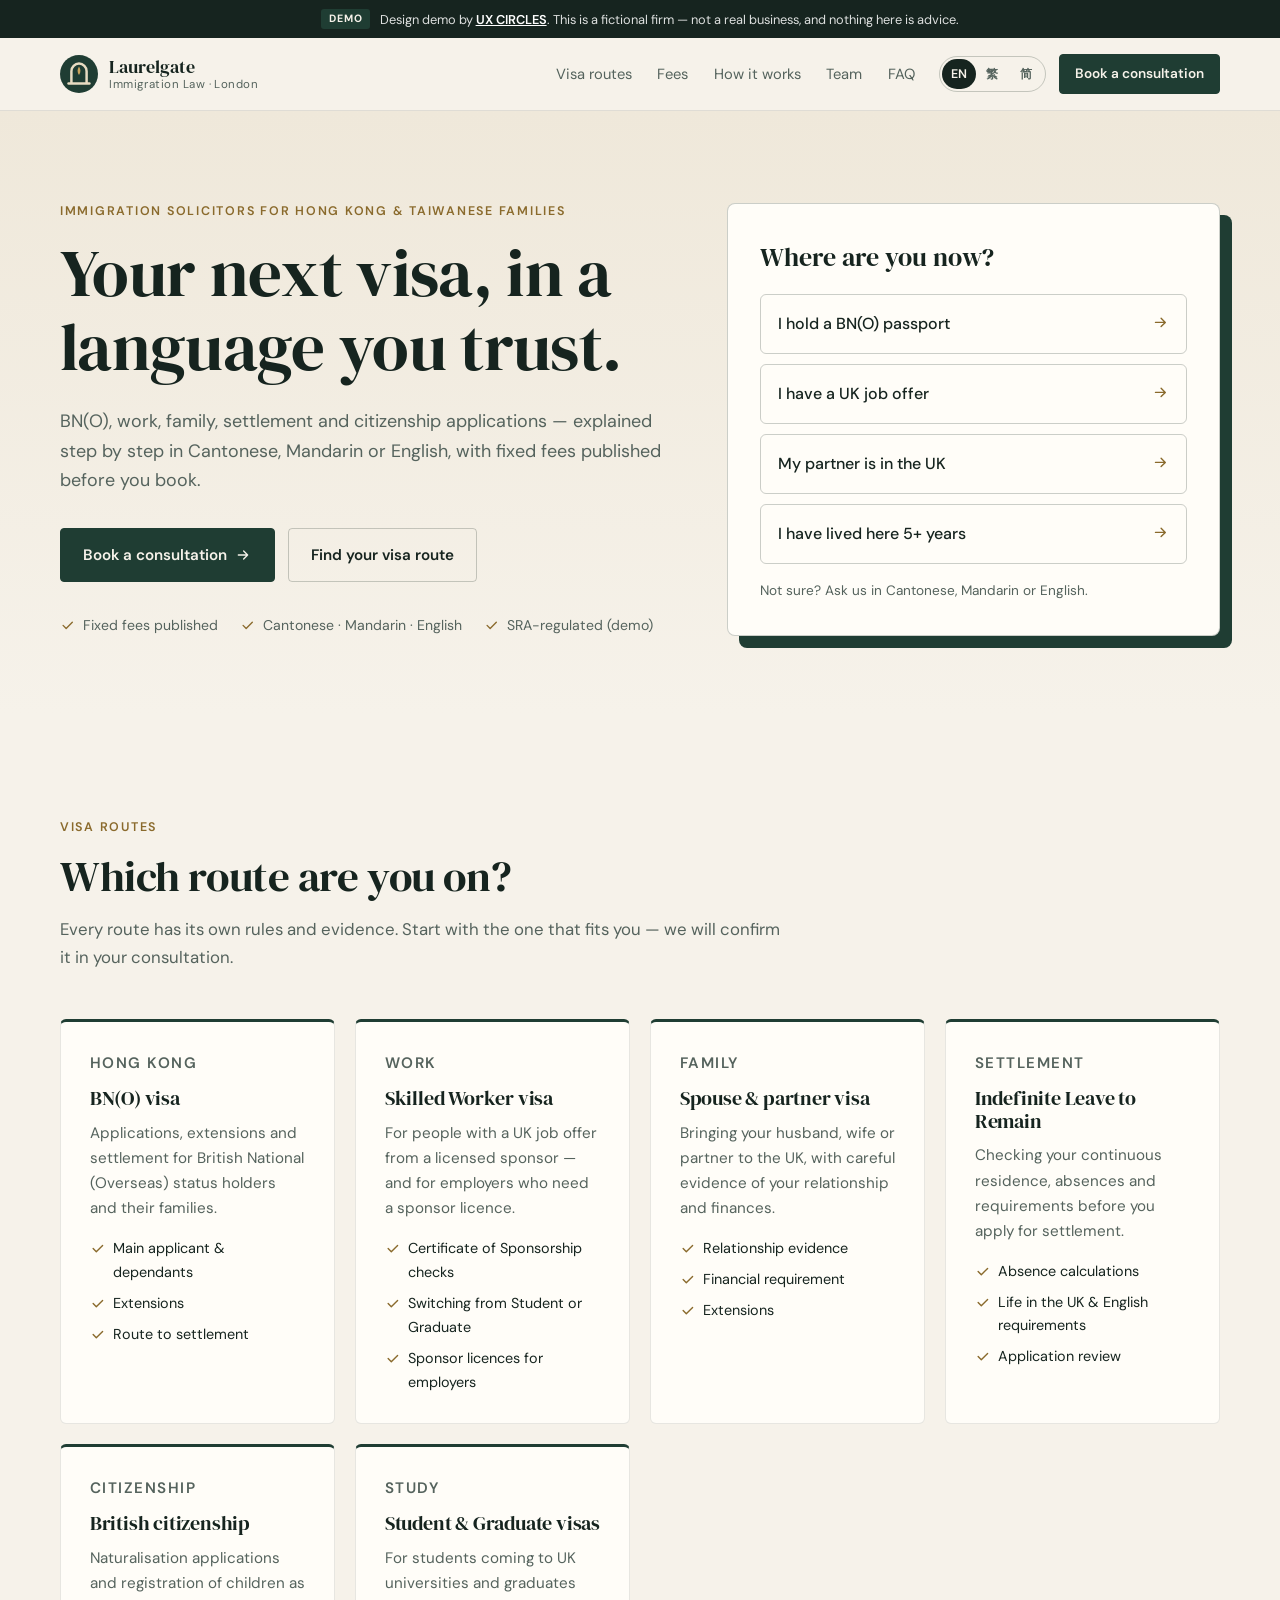
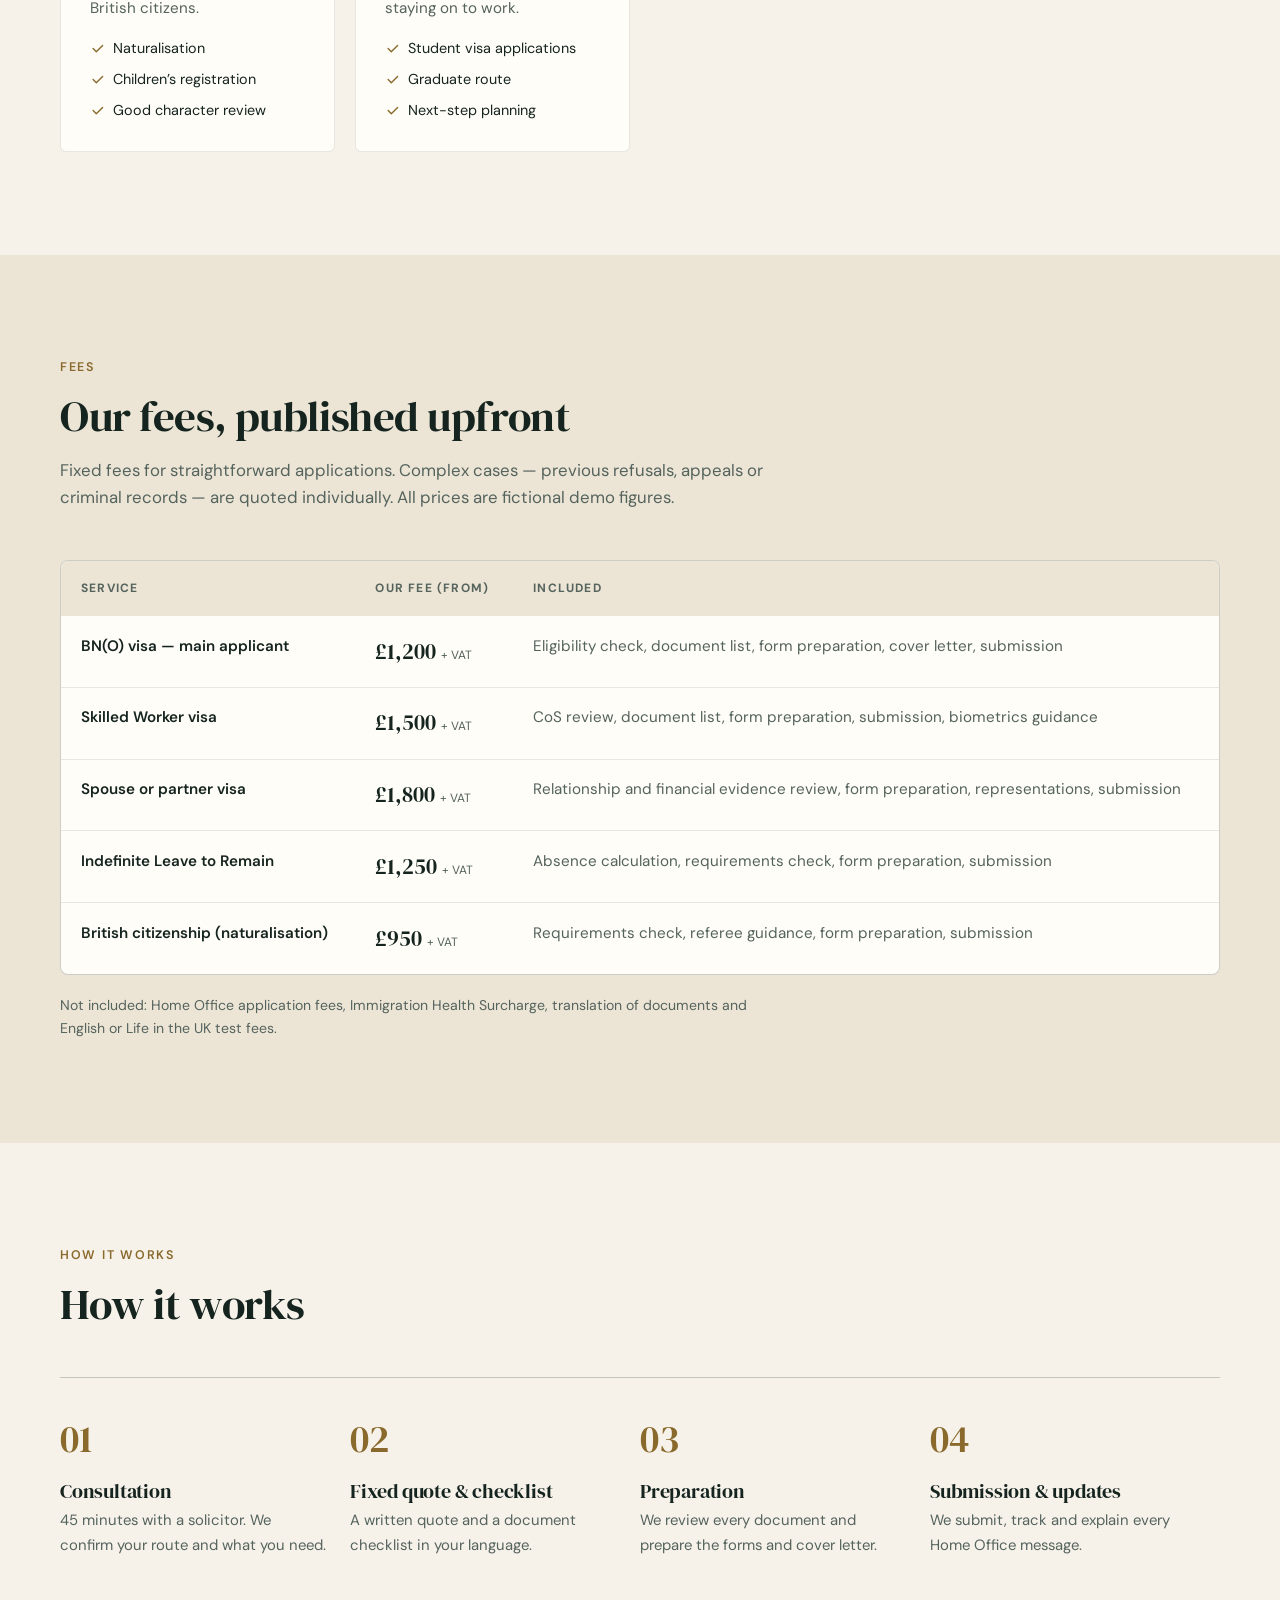
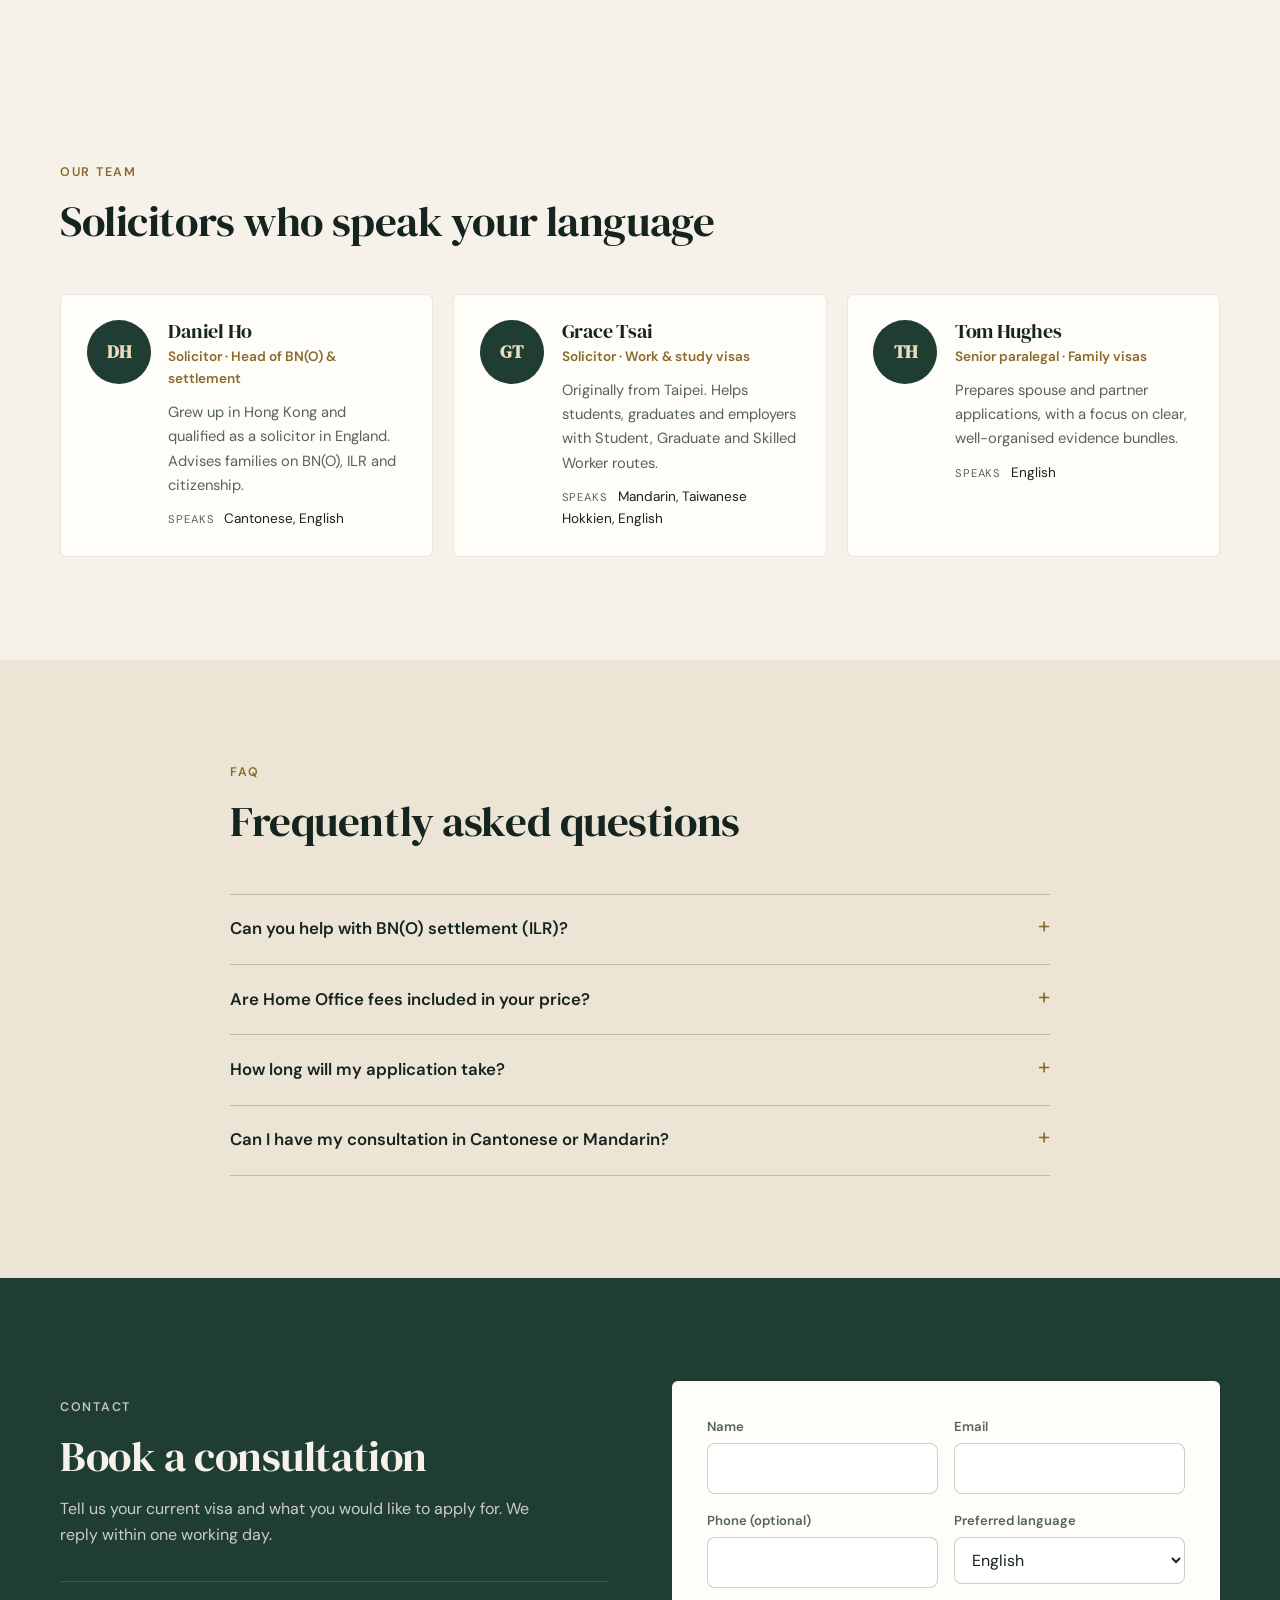
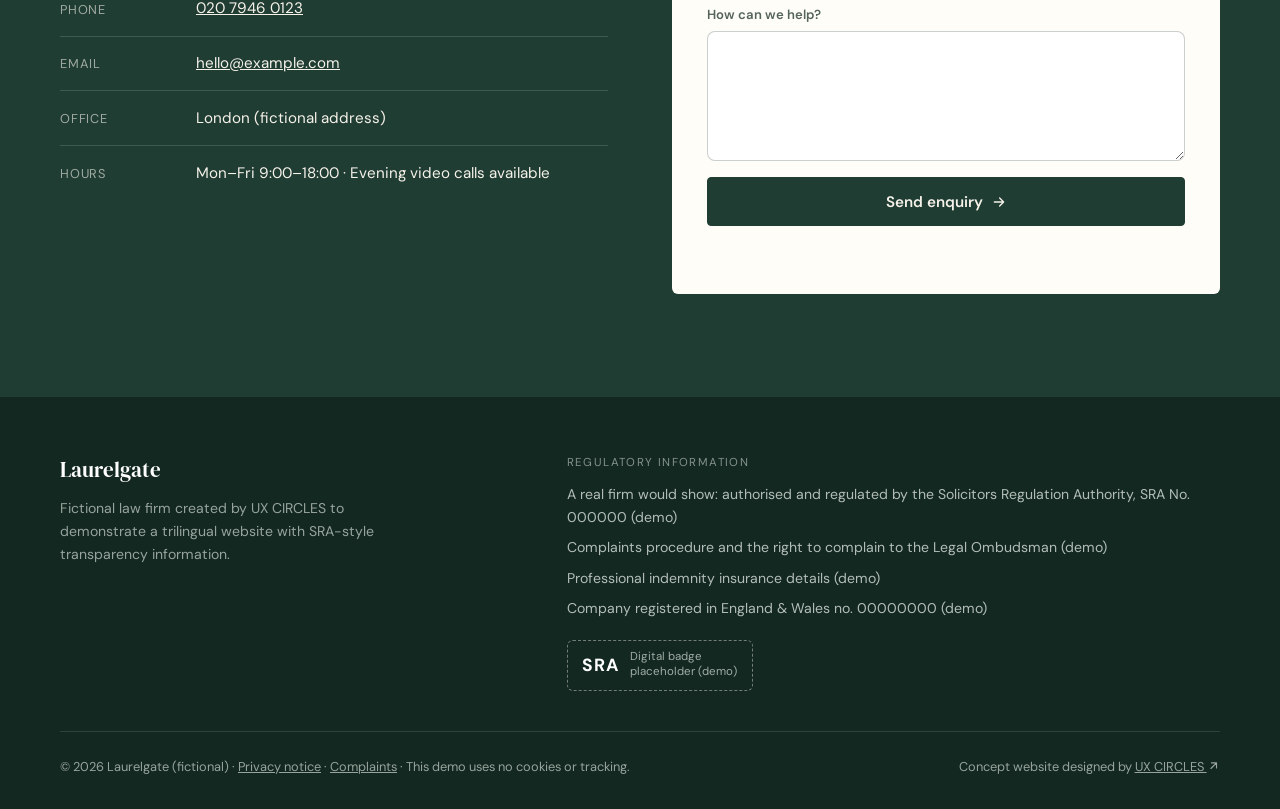
==== index.html @ 0456c093 "Add trilingual design demo site Static EN / 繁中 / 简中 website for a fictional firm, designed by UX CIR" ====
<!doctype html>
<html lang="en-GB">
<head>
<meta charset="utf-8">
<meta name="viewport" content="width=device-width, initial-scale=1">
<title>Laurelgate Immigration Law — Cantonese &amp; Mandarin speaking immigration solicitors, London (demo)</title>
<meta name="description" content="Fictional demo by UX CIRCLES: a London immigration law firm for Hong Kong and Taiwanese clients. BN(O), Skilled Worker, spouse visas, ILR and citizenship, with fixed fees published upfront.">
<meta name="robots" content="noindex, follow">
<link rel="canonical" href="https://uxcircles.github.io/demo-immigration/">
<link rel="alternate" hreflang="en-GB" href="https://uxcircles.github.io/demo-immigration/">
<link rel="alternate" hreflang="zh-Hant" href="https://uxcircles.github.io/demo-immigration/zh-hant/">
<link rel="alternate" hreflang="zh-Hans" href="https://uxcircles.github.io/demo-immigration/zh-hans/">
<link rel="alternate" hreflang="x-default" href="https://uxcircles.github.io/demo-immigration/">
<meta property="og:title" content="Laurelgate Immigration Law — Cantonese &amp; Mandarin speaking immigration solicitors, London (demo)">
<meta property="og:description" content="Fictional demo by UX CIRCLES: a London immigration law firm for Hong Kong and Taiwanese clients. BN(O), Skilled Worker, spouse visas, ILR and citizenship, with fixed fees published upfront.">
<meta property="og:type" content="website">
<meta property="og:url" content="https://uxcircles.github.io/demo-immigration/">
<meta name="theme-color" content="#1f3d33">
<link rel="icon" href="favicon.svg" type="image/svg+xml">
<link rel="preconnect" href="https://fonts.googleapis.com">
<link rel="preconnect" href="https://fonts.gstatic.com" crossorigin>
<link rel="stylesheet" href="https://fonts.googleapis.com/css2?family=DM+Serif+Display&family=DM+Sans:opsz,wght@9..40,400;9..40,500;9..40,600;9..40,700&display=swap">
<link rel="stylesheet" href="styles.css">
<script type="application/ld+json">
{
  "@context": "https://schema.org",
  "@graph": [
    {
      "@type": "LegalService",
      "@id": "https://uxcircles.github.io/demo-immigration/#firm",
      "name": "Laurelgate",
      "url": "https://uxcircles.github.io/demo-immigration/",
      "description": "Fictional demo by UX CIRCLES: a London immigration law firm for Hong Kong and Taiwanese clients. BN(O), Skilled Worker, spouse visas, ILR and citizenship, with fixed fees published upfront.",
      "telephone": "+44 20 7946 0123",
      "email": "hello@example.com",
      "areaServed": "GB",
      "knowsLanguage": [
        "en",
        "yue",
        "cmn",
        "nan",
        "zh-Hant",
        "zh-Hans"
      ],
      "address": {
        "@type": "PostalAddress",
        "addressLocality": "London",
        "addressCountry": "GB"
      },
      "employee": [
        {
          "@type": "Person",
          "name": "Daniel Ho",
          "jobTitle": "Solicitor · Head of BN(O) & settlement",
          "knowsLanguage": "Cantonese, English"
        },
        {
          "@type": "Person",
          "name": "Grace Tsai",
          "jobTitle": "Solicitor · Work & study visas",
          "knowsLanguage": "Mandarin, Taiwanese Hokkien, English"
        },
        {
          "@type": "Person",
          "name": "Tom Hughes",
          "jobTitle": "Senior paralegal · Family visas",
          "knowsLanguage": "English"
        }
      ],
      "makesOffer": [
        {
          "@type": "Offer",
          "name": "BN(O) visa — main applicant",
          "priceSpecification": {
            "@type": "PriceSpecification",
            "minPrice": 1200,
            "priceCurrency": "GBP",
            "valueAddedTaxIncluded": false
          },
          "description": "Eligibility check, document list, form preparation, cover letter, submission"
        },
        {
          "@type": "Offer",
          "name": "Skilled Worker visa",
          "priceSpecification": {
            "@type": "PriceSpecification",
            "minPrice": 1500,
            "priceCurrency": "GBP",
            "valueAddedTaxIncluded": false
          },
          "description": "CoS review, document list, form preparation, submission, biometrics guidance"
        },
        {
          "@type": "Offer",
          "name": "Spouse or partner visa",
          "priceSpecification": {
            "@type": "PriceSpecification",
            "minPrice": 1800,
            "priceCurrency": "GBP",
            "valueAddedTaxIncluded": false
          },
          "description": "Relationship and financial evidence review, form preparation, representations, submission"
        },
        {
          "@type": "Offer",
          "name": "Indefinite Leave to Remain",
          "priceSpecification": {
            "@type": "PriceSpecification",
            "minPrice": 1250,
            "priceCurrency": "GBP",
            "valueAddedTaxIncluded": false
          },
          "description": "Absence calculation, requirements check, form preparation, submission"
        },
        {
          "@type": "Offer",
          "name": "British citizenship (naturalisation)",
          "priceSpecification": {
            "@type": "PriceSpecification",
            "minPrice": 950,
            "priceCurrency": "GBP",
            "valueAddedTaxIncluded": false
          },
          "description": "Requirements check, referee guidance, form preparation, submission"
        }
      ]
    },
    {
      "@type": "FAQPage",
      "mainEntity": [
        {
          "@type": "Question",
          "name": "Can you help with BN(O) settlement (ILR)?",
          "acceptedAnswer": {
            "@type": "Answer",
            "text": "Yes. We check your continuous residence, absences from the UK and the other requirements before you apply, then prepare and submit the application. Rules change, so we confirm the current position in your consultation."
          }
        },
        {
          "@type": "Question",
          "name": "Are Home Office fees included in your price?",
          "acceptedAnswer": {
            "@type": "Answer",
            "text": "No. Home Office application fees and the Immigration Health Surcharge are paid directly to the Home Office and are separate from our fee. We tell you the current amounts before you apply."
          }
        },
        {
          "@type": "Question",
          "name": "How long will my application take?",
          "acceptedAnswer": {
            "@type": "Answer",
            "text": "Preparation usually takes two to four weeks, depending on how quickly documents are ready. Home Office decision times vary by route and are published on GOV.UK."
          }
        },
        {
          "@type": "Question",
          "name": "Can I have my consultation in Cantonese or Mandarin?",
          "acceptedAnswer": {
            "@type": "Answer",
            "text": "Yes. Consultations are available in Cantonese, Mandarin and English, in person in London or by video call."
          }
        }
      ]
    }
  ]
}
</script>
</head>
<body class="lang-en">
<a class="skip" href="#main">Skip to content</a>
<div class="demo-bar" role="note"><span class="demo-tag">DEMO</span><span>Design demo by <a href="https://ux-circles.com/professionals">UX CIRCLES</a>. This is a fictional firm — not a real business, and nothing here is advice.</span></div>

<header class="site-header">
  <div class="wrap header-inner">
    <a class="brand" href="./" aria-label="Laurelgate">
      <svg viewBox="0 0 40 40" aria-hidden="true"><rect width="40" height="40" rx="20" fill="#1f3d33"/><path d="M12 30V17a8 8 0 0 1 16 0v13" stroke="#e8dcc2" stroke-width="2.6" fill="none"/><path d="M20 12c-2 3-2 6 0 9 2-3 2-6 0-9z" fill="#c9a45c"/><path d="M9 30h22" stroke="#e8dcc2" stroke-width="2.6" stroke-linecap="round"/></svg>
      <span class="brand-text"><span class="brand-name">Laurelgate</span><span class="brand-sub">Immigration Law · London</span></span>
    </a>
    <nav class="main-nav" aria-label="Menu">
      <ul><li><a href="#routes">Visa routes</a></li><li><a href="#fees">Fees</a></li><li><a href="#process">How it works</a></li><li><a href="#team">Team</a></li><li><a href="#faq">FAQ</a></li></ul>
    </nav>
    <div class="header-tools">
      <div class="lang-switch" role="group" aria-label="Language"><a href="./" lang="en-GB" hreflang="en-GB" title="English" aria-current="true">EN</a><a href="zh-hant/" lang="zh-Hant" hreflang="zh-Hant" title="繁體中文">繁</a><a href="zh-hans/" lang="zh-Hans" hreflang="zh-Hans" title="简体中文">简</a></div>
      <a class="btn btn-sm" href="#contact">Book a consultation</a>
      <button class="menu-btn" type="button" aria-expanded="false" aria-controls="mobile-nav"><span class="sr">Menu</span><span class="bars" aria-hidden="true"></span></button>
    </div>
  </div>
  <nav id="mobile-nav" class="mobile-nav" aria-label="Menu" hidden>
    <ul><li><a href="#routes">Visa routes</a></li><li><a href="#fees">Fees</a></li><li><a href="#process">How it works</a></li><li><a href="#team">Team</a></li><li><a href="#faq">FAQ</a></li><li><a href="#contact">Contact</a></li></ul>
  </nav>
</header>

<main id="main">
  <section class="hero">
    <div class="wrap hero-inner">
      <div class="hero-copy">
        <p class="eyebrow">Immigration solicitors for Hong Kong & Taiwanese families</p>
        <h1>Your next visa, in a language you trust.</h1>
        <p class="lede">BN(O), work, family, settlement and citizenship applications — explained step by step in Cantonese, Mandarin or English, with fixed fees published before you book.</p>
        <div class="hero-actions">
          <a class="btn" href="#contact">Book a consultation <svg class="ico" viewBox="0 0 24 24" fill="none" stroke="currentColor" stroke-width="2" stroke-linecap="round" stroke-linejoin="round" aria-hidden="true"><path d="M5 12h14M13 6l6 6-6 6"/></svg></a>
          <a class="btn btn-ghost" href="#routes">Find your visa route</a>
        </div>
        <ul class="trust"><li><svg class="ico ico-check" viewBox="0 0 24 24" fill="none" stroke="currentColor" stroke-width="2.2" stroke-linecap="round" stroke-linejoin="round" aria-hidden="true"><path d="M5 12l5 5L20 7"/></svg><span>Fixed fees published</span></li><li><svg class="ico ico-check" viewBox="0 0 24 24" fill="none" stroke="currentColor" stroke-width="2.2" stroke-linecap="round" stroke-linejoin="round" aria-hidden="true"><path d="M5 12l5 5L20 7"/></svg><span>Cantonese · Mandarin · English</span></li><li><svg class="ico ico-check" viewBox="0 0 24 24" fill="none" stroke="currentColor" stroke-width="2.2" stroke-linecap="round" stroke-linejoin="round" aria-hidden="true"><path d="M5 12l5 5L20 7"/></svg><span>SRA-regulated (demo)</span></li></ul>
      </div>
      <div class="hero-visual">
        <div class="finder">
          <p class="finder-title">Where are you now?</p>
          <ul><li><a href="#routes">I hold a BN(O) passport<span><svg class="ico" viewBox="0 0 24 24" fill="none" stroke="currentColor" stroke-width="2" stroke-linecap="round" stroke-linejoin="round" aria-hidden="true"><path d="M5 12h14M13 6l6 6-6 6"/></svg></span></a></li><li><a href="#routes">I have a UK job offer<span><svg class="ico" viewBox="0 0 24 24" fill="none" stroke="currentColor" stroke-width="2" stroke-linecap="round" stroke-linejoin="round" aria-hidden="true"><path d="M5 12h14M13 6l6 6-6 6"/></svg></span></a></li><li><a href="#routes">My partner is in the UK<span><svg class="ico" viewBox="0 0 24 24" fill="none" stroke="currentColor" stroke-width="2" stroke-linecap="round" stroke-linejoin="round" aria-hidden="true"><path d="M5 12h14M13 6l6 6-6 6"/></svg></span></a></li><li><a href="#routes">I have lived here 5+ years<span><svg class="ico" viewBox="0 0 24 24" fill="none" stroke="currentColor" stroke-width="2" stroke-linecap="round" stroke-linejoin="round" aria-hidden="true"><path d="M5 12h14M13 6l6 6-6 6"/></svg></span></a></li></ul>
          <p class="finder-note">Not sure? Ask us in Cantonese, Mandarin or English.</p>
        </div></div>
    </div>
  </section>

  <section class="section" id="routes">
    <div class="wrap">
      <header class="sec-head">
        <p class="eyebrow">Visa routes</p>
        <h2>Which route are you on?</h2>
        <p>Every route has its own rules and evidence. Start with the one that fits you — we will confirm it in your consultation.</p>
      </header>
      <div class="svc-grid">
      <article class="svc">
        <p class="svc-kicker">Hong Kong</p>
        <h3>BN(O) visa</h3>
        <p>Applications, extensions and settlement for British National (Overseas) status holders and their families.</p>
        <ul class="ticks"><li><svg class="ico ico-check" viewBox="0 0 24 24" fill="none" stroke="currentColor" stroke-width="2.2" stroke-linecap="round" stroke-linejoin="round" aria-hidden="true"><path d="M5 12l5 5L20 7"/></svg><span>Main applicant & dependants</span></li><li><svg class="ico ico-check" viewBox="0 0 24 24" fill="none" stroke="currentColor" stroke-width="2.2" stroke-linecap="round" stroke-linejoin="round" aria-hidden="true"><path d="M5 12l5 5L20 7"/></svg><span>Extensions</span></li><li><svg class="ico ico-check" viewBox="0 0 24 24" fill="none" stroke="currentColor" stroke-width="2.2" stroke-linecap="round" stroke-linejoin="round" aria-hidden="true"><path d="M5 12l5 5L20 7"/></svg><span>Route to settlement</span></li></ul>
        
      </article>
      <article class="svc">
        <p class="svc-kicker">Work</p>
        <h3>Skilled Worker visa</h3>
        <p>For people with a UK job offer from a licensed sponsor — and for employers who need a sponsor licence.</p>
        <ul class="ticks"><li><svg class="ico ico-check" viewBox="0 0 24 24" fill="none" stroke="currentColor" stroke-width="2.2" stroke-linecap="round" stroke-linejoin="round" aria-hidden="true"><path d="M5 12l5 5L20 7"/></svg><span>Certificate of Sponsorship checks</span></li><li><svg class="ico ico-check" viewBox="0 0 24 24" fill="none" stroke="currentColor" stroke-width="2.2" stroke-linecap="round" stroke-linejoin="round" aria-hidden="true"><path d="M5 12l5 5L20 7"/></svg><span>Switching from Student or Graduate</span></li><li><svg class="ico ico-check" viewBox="0 0 24 24" fill="none" stroke="currentColor" stroke-width="2.2" stroke-linecap="round" stroke-linejoin="round" aria-hidden="true"><path d="M5 12l5 5L20 7"/></svg><span>Sponsor licences for employers</span></li></ul>
        
      </article>
      <article class="svc">
        <p class="svc-kicker">Family</p>
        <h3>Spouse & partner visa</h3>
        <p>Bringing your husband, wife or partner to the UK, with careful evidence of your relationship and finances.</p>
        <ul class="ticks"><li><svg class="ico ico-check" viewBox="0 0 24 24" fill="none" stroke="currentColor" stroke-width="2.2" stroke-linecap="round" stroke-linejoin="round" aria-hidden="true"><path d="M5 12l5 5L20 7"/></svg><span>Relationship evidence</span></li><li><svg class="ico ico-check" viewBox="0 0 24 24" fill="none" stroke="currentColor" stroke-width="2.2" stroke-linecap="round" stroke-linejoin="round" aria-hidden="true"><path d="M5 12l5 5L20 7"/></svg><span>Financial requirement</span></li><li><svg class="ico ico-check" viewBox="0 0 24 24" fill="none" stroke="currentColor" stroke-width="2.2" stroke-linecap="round" stroke-linejoin="round" aria-hidden="true"><path d="M5 12l5 5L20 7"/></svg><span>Extensions</span></li></ul>
        
      </article>
      <article class="svc">
        <p class="svc-kicker">Settlement</p>
        <h3>Indefinite Leave to Remain</h3>
        <p>Checking your continuous residence, absences and requirements before you apply for settlement.</p>
        <ul class="ticks"><li><svg class="ico ico-check" viewBox="0 0 24 24" fill="none" stroke="currentColor" stroke-width="2.2" stroke-linecap="round" stroke-linejoin="round" aria-hidden="true"><path d="M5 12l5 5L20 7"/></svg><span>Absence calculations</span></li><li><svg class="ico ico-check" viewBox="0 0 24 24" fill="none" stroke="currentColor" stroke-width="2.2" stroke-linecap="round" stroke-linejoin="round" aria-hidden="true"><path d="M5 12l5 5L20 7"/></svg><span>Life in the UK & English requirements</span></li><li><svg class="ico ico-check" viewBox="0 0 24 24" fill="none" stroke="currentColor" stroke-width="2.2" stroke-linecap="round" stroke-linejoin="round" aria-hidden="true"><path d="M5 12l5 5L20 7"/></svg><span>Application review</span></li></ul>
        
      </article>
      <article class="svc">
        <p class="svc-kicker">Citizenship</p>
        <h3>British citizenship</h3>
        <p>Naturalisation applications and registration of children as British citizens.</p>
        <ul class="ticks"><li><svg class="ico ico-check" viewBox="0 0 24 24" fill="none" stroke="currentColor" stroke-width="2.2" stroke-linecap="round" stroke-linejoin="round" aria-hidden="true"><path d="M5 12l5 5L20 7"/></svg><span>Naturalisation</span></li><li><svg class="ico ico-check" viewBox="0 0 24 24" fill="none" stroke="currentColor" stroke-width="2.2" stroke-linecap="round" stroke-linejoin="round" aria-hidden="true"><path d="M5 12l5 5L20 7"/></svg><span>Children’s registration</span></li><li><svg class="ico ico-check" viewBox="0 0 24 24" fill="none" stroke="currentColor" stroke-width="2.2" stroke-linecap="round" stroke-linejoin="round" aria-hidden="true"><path d="M5 12l5 5L20 7"/></svg><span>Good character review</span></li></ul>
        
      </article>
      <article class="svc">
        <p class="svc-kicker">Study</p>
        <h3>Student & Graduate visas</h3>
        <p>For students coming to UK universities and graduates staying on to work.</p>
        <ul class="ticks"><li><svg class="ico ico-check" viewBox="0 0 24 24" fill="none" stroke="currentColor" stroke-width="2.2" stroke-linecap="round" stroke-linejoin="round" aria-hidden="true"><path d="M5 12l5 5L20 7"/></svg><span>Student visa applications</span></li><li><svg class="ico ico-check" viewBox="0 0 24 24" fill="none" stroke="currentColor" stroke-width="2.2" stroke-linecap="round" stroke-linejoin="round" aria-hidden="true"><path d="M5 12l5 5L20 7"/></svg><span>Graduate route</span></li><li><svg class="ico ico-check" viewBox="0 0 24 24" fill="none" stroke="currentColor" stroke-width="2.2" stroke-linecap="round" stroke-linejoin="round" aria-hidden="true"><path d="M5 12l5 5L20 7"/></svg><span>Next-step planning</span></li></ul>
        
      </article></div>
    </div>
  </section>

  <section class="section section-tint" id="fees">
    <div class="wrap">
      <header class="sec-head">
        <p class="eyebrow">Fees</p>
        <h2>Our fees, published upfront</h2>
        <p>Fixed fees for straightforward applications. Complex cases — previous refusals, appeals or criminal records — are quoted individually. All prices are fictional demo figures.</p>
      </header>
      <div class="table-wrap">
        <table class="fees">
          <thead><tr><th scope="col">Service</th><th scope="col">Our fee (from)</th><th scope="col">Included</th></tr></thead>
          <tbody>
            <tr><th scope="row">BN(O) visa — main applicant</th><td class="fee">£1,200 <small>+ VAT</small></td><td>Eligibility check, document list, form preparation, cover letter, submission</td></tr>
            <tr><th scope="row">Skilled Worker visa</th><td class="fee">£1,500 <small>+ VAT</small></td><td>CoS review, document list, form preparation, submission, biometrics guidance</td></tr>
            <tr><th scope="row">Spouse or partner visa</th><td class="fee">£1,800 <small>+ VAT</small></td><td>Relationship and financial evidence review, form preparation, representations, submission</td></tr>
            <tr><th scope="row">Indefinite Leave to Remain</th><td class="fee">£1,250 <small>+ VAT</small></td><td>Absence calculation, requirements check, form preparation, submission</td></tr>
            <tr><th scope="row">British citizenship (naturalisation)</th><td class="fee">£950 <small>+ VAT</small></td><td>Requirements check, referee guidance, form preparation, submission</td></tr>
          </tbody>
        </table>
      </div>
      <p class="fees-note">Not included: Home Office application fees, Immigration Health Surcharge, translation of documents and English or Life in the UK test fees.</p>
    </div>
  </section>

  <section class="section" id="process">
    <div class="wrap">
      <header class="sec-head">
        <p class="eyebrow">How it works</p>
        <h2>How it works</h2>
      </header>
      <ol class="process">
        <li><span class="n">01</span><h3>Consultation</h3><p>45 minutes with a solicitor. We confirm your route and what you need.</p></li>
        <li><span class="n">02</span><h3>Fixed quote & checklist</h3><p>A written quote and a document checklist in your language.</p></li>
        <li><span class="n">03</span><h3>Preparation</h3><p>We review every document and prepare the forms and cover letter.</p></li>
        <li><span class="n">04</span><h3>Submission & updates</h3><p>We submit, track and explain every Home Office message.</p></li>
      </ol>
    </div>
  </section>

  <section class="section" id="team">
    <div class="wrap">
      <header class="sec-head">
        <p class="eyebrow">Our team</p>
        <h2>Solicitors who speak your language</h2>
      </header>
      <div class="team-grid">
      <article class="person">
        <div class="avatar" aria-hidden="true">DH</div>
        <div>
          <h3>Daniel Ho</h3>
          <p class="role">Solicitor · Head of BN(O) & settlement</p>
          <p class="bio">Grew up in Hong Kong and qualified as a solicitor in England. Advises families on BN(O), ILR and citizenship.</p>
          <p class="speaks"><span>Speaks</span> Cantonese, English</p>
        </div>
      </article>
      <article class="person">
        <div class="avatar" aria-hidden="true">GT</div>
        <div>
          <h3>Grace Tsai</h3>
          <p class="role">Solicitor · Work & study visas</p>
          <p class="bio">Originally from Taipei. Helps students, graduates and employers with Student, Graduate and Skilled Worker routes.</p>
          <p class="speaks"><span>Speaks</span> Mandarin, Taiwanese Hokkien, English</p>
        </div>
      </article>
      <article class="person">
        <div class="avatar" aria-hidden="true">TH</div>
        <div>
          <h3>Tom Hughes</h3>
          <p class="role">Senior paralegal · Family visas</p>
          <p class="bio">Prepares spouse and partner applications, with a focus on clear, well-organised evidence bundles.</p>
          <p class="speaks"><span>Speaks</span> English</p>
        </div>
      </article></div>
    </div>
  </section>

  <section class="section section-tint" id="faq">
    <div class="wrap narrow">
      <header class="sec-head">
        <p class="eyebrow">FAQ</p>
        <h2>Frequently asked questions</h2>
      </header>
      <div class="faq">
      <details class="qa">
        <summary>Can you help with BN(O) settlement (ILR)?</summary>
        <div><p>Yes. We check your continuous residence, absences from the UK and the other requirements before you apply, then prepare and submit the application. Rules change, so we confirm the current position in your consultation.</p></div>
      </details>
      <details class="qa">
        <summary>Are Home Office fees included in your price?</summary>
        <div><p>No. Home Office application fees and the Immigration Health Surcharge are paid directly to the Home Office and are separate from our fee. We tell you the current amounts before you apply.</p></div>
      </details>
      <details class="qa">
        <summary>How long will my application take?</summary>
        <div><p>Preparation usually takes two to four weeks, depending on how quickly documents are ready. Home Office decision times vary by route and are published on GOV.UK.</p></div>
      </details>
      <details class="qa">
        <summary>Can I have my consultation in Cantonese or Mandarin?</summary>
        <div><p>Yes. Consultations are available in Cantonese, Mandarin and English, in person in London or by video call.</p></div>
      </details></div>
    </div>
  </section>

  <section class="section contact" id="contact">
    <div class="wrap contact-inner">
      <div>
        <p class="eyebrow">Contact</p>
        <h2>Book a consultation</h2>
        <p>Tell us your current visa and what you would like to apply for. We reply within one working day.</p>
        <ul class="contact-list">
          <li><span>Phone</span><a href="tel:+442079460123">020 7946 0123</a></li>
          <li><span>Email</span><a href="mailto:hello@example.com">hello@example.com</a></li>
          <li><span>Office</span>London (fictional address)</li>
          <li><span>Hours</span>Mon–Fri 9:00–18:00 · Evening video calls available</li>
        </ul>
      </div>
      <form class="enquiry" novalidate data-demo-msg="This is a demo site — your message was not sent.">
        <label>Name<input name="name" autocomplete="name" required></label>
        <label>Email<input name="email" type="email" autocomplete="email" required></label>
        <label>Phone (optional)<input name="phone" type="tel" autocomplete="tel"></label>
        <label>Preferred language<select name="lang"><option selected>English</option><option>繁體中文</option><option>简体中文</option><option>Cantonese (spoken)</option></select></label>
        <label class="full">How can we help?<textarea name="message" rows="4"></textarea></label>
        <button class="btn full" type="submit">Send enquiry <svg class="ico" viewBox="0 0 24 24" fill="none" stroke="currentColor" stroke-width="2" stroke-linecap="round" stroke-linejoin="round" aria-hidden="true"><path d="M5 12h14M13 6l6 6-6 6"/></svg></button>
        <p class="form-status full" role="status" aria-live="polite"></p>
      </form>
    </div>
  </section>
</main>

<footer class="site-footer">
  <div class="wrap">
    <div class="footer-top">
      <div>
        <p class="footer-brand">Laurelgate</p>
        <p class="footer-sub">Fictional law firm created by UX CIRCLES to demonstrate a trilingual website with SRA-style transparency information.</p>
      </div>
      <div class="reg">
        <p class="reg-title">Regulatory information</p>
        <ul><li>A real firm would show: authorised and regulated by the Solicitors Regulation Authority, SRA No. 000000 (demo)</li><li>Complaints procedure and the right to complain to the Legal Ombudsman (demo)</li><li>Professional indemnity insurance details (demo)</li><li>Company registered in England & Wales no. 00000000 (demo)</li></ul>
        <div class="sra-badge" aria-label="SRA digital badge placeholder"><b>SRA</b><span>Digital badge<br>placeholder (demo)</span></div>
      </div>
    </div>
    <div class="footer-bottom">
      <p>© 2026 Laurelgate (fictional) · <a href="#contact">Privacy notice</a> · <a href="#contact">Complaints</a> · This demo uses no cookies or tracking.</p>
      <p>Concept website designed by <a href="https://ux-circles.com/professionals">UX CIRCLES <svg class="ico" viewBox="0 0 24 24" fill="none" stroke="currentColor" stroke-width="2" stroke-linecap="round" stroke-linejoin="round" aria-hidden="true"><path d="M7 17L17 7M8 7h9v9"/></svg></a></p>
    </div>
  </div>
</footer>
<script src="main.js" defer></script>
</body>
</html>
---- styles.css ----
:root{
--font-body:"DM Sans",-apple-system,"PingFang TC","PingFang HK","Noto Sans TC","Microsoft JhengHei","Noto Sans SC",sans-serif;
--font-display:"DM Serif Display",Georgia,serif;--font-display-zh:"Noto Serif TC","Songti TC","PMingLiU","Noto Serif SC",serif;--display-weight:400;--display-tracking:-.01em;
--ink:#16241f;--muted:#55635d;--bg:#f6f2ea;--surface:#ece5d6;--card:#fffdf8;--line:rgba(22,36,31,.1);--line-strong:rgba(22,36,31,.22);
--accent:#1f3d33;--accent-dark:#132820;--on-accent:#f6f2ea;--accent-text:#8a6a2c;--radius:6px;--radius-btn:4px;
--hero-bg:linear-gradient(180deg,#efe8da 0,var(--bg) 100%);
--avatar-bg:#1f3d33;--avatar-ink:#e8dcc2;--contact-bg:#1f3d33;--contact-ink:#f6f2ea;--footer-bg:#132820;--footer-ink:#cfd8d3}
.lang-zh-hans{--font-display-zh:"Noto Serif SC","Songti SC","SimSun",serif}
.lang-zh-hant h1,.lang-zh-hans h1,.lang-zh-hant h2,.lang-zh-hans h2{font-weight:600}
.demo-tag{background:#c9a45c;color:#16241f}
*,*::before,*::after{box-sizing:border-box;margin:0;padding:0}
html{scroll-behavior:smooth;-webkit-text-size-adjust:100%}
body{font-family:var(--font-body);color:var(--ink);background:var(--bg);line-height:1.65;font-size:16px;overflow-x:hidden}
body.lang-zh-hant,body.lang-zh-hans{line-height:1.8;letter-spacing:.02em}
img,svg{display:block;max-width:100%}
a{color:inherit}
.wrap{width:min(1160px,100% - 32px);margin-inline:auto}
.narrow{width:min(820px,100% - 32px)}
.sr{position:absolute;width:1px;height:1px;overflow:hidden;clip:rect(0 0 0 0)}
.skip{position:absolute;left:-9999px;top:0;background:var(--ink);color:#fff;padding:.5rem 1rem;z-index:100}
.skip:focus{left:8px;top:8px}
.ico{width:1.05em;height:1.05em;flex-shrink:0;display:inline-block;vertical-align:-.15em}
:focus-visible{outline:2px solid var(--accent);outline-offset:3px;border-radius:4px}

.demo-bar{background:var(--ink);color:rgba(255,255,255,.86);font-size:.8rem;padding:.55rem 16px;display:flex;gap:.6rem;align-items:center;justify-content:center;text-align:center;line-height:1.5}
.demo-bar a{color:#fff;font-weight:600}
.demo-tag{background:var(--accent);color:var(--on-accent);font-weight:700;font-size:.66rem;letter-spacing:.1em;padding:.15rem .45rem;border-radius:3px;flex-shrink:0}

.site-header{position:sticky;top:0;z-index:50;background:color-mix(in srgb,var(--bg) 92%,transparent);backdrop-filter:blur(10px);border-bottom:1px solid var(--line)}
.header-inner{display:flex;align-items:center;gap:1.5rem;min-height:72px}
.brand{display:flex;align-items:center;gap:.7rem;text-decoration:none;flex-shrink:0}
.brand svg{width:38px;height:38px}
.brand-text{display:flex;flex-direction:column;line-height:1.15}
.brand-name{font-family:var(--font-display);font-weight:var(--display-weight);font-size:1.1rem;color:var(--ink)}
.brand-sub{font-size:.72rem;color:var(--muted);letter-spacing:.04em}
.main-nav{margin-left:auto}
.main-nav ul{display:flex;gap:1.6rem;list-style:none}
.main-nav a{text-decoration:none;font-size:.92rem;color:var(--muted);transition:color .2s}
.main-nav a:hover{color:var(--ink)}
.header-tools{display:flex;align-items:center;gap:.8rem}
.lang-switch{display:flex;border:1px solid var(--line-strong);border-radius:999px;padding:2px}
.lang-switch a{text-decoration:none;font-size:.78rem;font-weight:600;min-width:2.1rem;height:1.9rem;display:grid;place-items:center;border-radius:999px;color:var(--muted)}
.lang-switch a[aria-current]{background:var(--ink);color:var(--bg)}
.menu-btn{display:none;width:42px;height:42px;border:1px solid var(--line-strong);border-radius:10px;background:transparent;cursor:pointer;position:relative}
.bars,.bars::before,.bars::after{position:absolute;left:11px;right:11px;height:2px;background:var(--ink);border-radius:2px;content:""}
.bars{top:20px}.bars::before{top:-6px;left:0;right:0}.bars::after{top:6px;left:0;right:0}
.mobile-nav{border-top:1px solid var(--line);background:var(--bg)}
.mobile-nav ul{list-style:none;width:min(1160px,100% - 32px);margin:auto;padding:.5rem 0 1rem}
.mobile-nav a{display:block;padding:.8rem 0;text-decoration:none;border-bottom:1px solid var(--line);font-weight:500}

.btn{display:inline-flex;align-items:center;justify-content:center;gap:.5rem;background:var(--accent);color:var(--on-accent);text-decoration:none;font-weight:600;font-size:.95rem;padding:.85rem 1.4rem;border-radius:var(--radius-btn);border:1px solid var(--accent);cursor:pointer;font-family:inherit;transition:transform .15s,background .2s}
.btn:hover{transform:translateY(-1px);background:var(--accent-dark);border-color:var(--accent-dark)}
.btn-sm{padding:.5rem .95rem;font-size:.85rem}
.btn-ghost{background:transparent;color:var(--ink);border-color:var(--line-strong)}
.btn-ghost:hover{background:var(--surface);border-color:var(--ink)}

.eyebrow{font-size:.78rem;font-weight:600;letter-spacing:.14em;text-transform:uppercase;color:var(--accent-text);margin-bottom:.9rem}
.lang-zh-hant .eyebrow,.lang-zh-hans .eyebrow{letter-spacing:.2em}
h1,h2,h3{font-family:var(--font-display);font-weight:var(--display-weight);line-height:1.12;color:var(--ink);letter-spacing:var(--display-tracking)}
.lang-zh-hant h1,.lang-zh-hans h1,.lang-zh-hant h2,.lang-zh-hans h2,.lang-zh-hant h3,.lang-zh-hans h3{font-family:var(--font-display-zh);letter-spacing:.02em;line-height:1.3}
h1{font-size:clamp(2.3rem,5.2vw,4.2rem)}
h2{font-size:clamp(1.8rem,3.4vw,2.7rem)}
h3{font-size:1.25rem}

.hero{padding:clamp(3rem,7vw,6rem) 0 clamp(3rem,6vw,5rem);background:var(--hero-bg)}
.hero-inner{display:grid;grid-template-columns:1.1fr .9fr;gap:clamp(2rem,5vw,4.5rem);align-items:center}
.lede{font-size:1.12rem;color:var(--muted);margin:1.4rem 0 2rem;max-width:36em}
.hero-actions{display:flex;flex-wrap:wrap;gap:.8rem}
.trust{list-style:none;display:flex;flex-wrap:wrap;gap:.6rem 1.4rem;margin-top:2rem;font-size:.88rem;color:var(--muted)}
.trust li,.ticks li{display:flex;gap:.5rem;align-items:flex-start}
.ico-check{color:var(--accent-text);margin-top:.28em}

.section{padding:clamp(4rem,8vw,6.5rem) 0}
.section-tint{background:var(--surface)}
.sec-head{max-width:720px;margin-bottom:3rem}
.sec-head p:not(.eyebrow){color:var(--muted);margin-top:1rem;font-size:1.05rem}

.svc-grid{display:grid;grid-template-columns:repeat(auto-fit,minmax(260px,1fr));gap:1.25rem}
.svc{background:var(--card);border:1px solid var(--line);border-radius:var(--radius);padding:1.8rem;display:flex;flex-direction:column;gap:.7rem}
.svc-kicker{font-size:.75rem;font-weight:600;letter-spacing:.1em;text-transform:uppercase;color:var(--muted)}
.svc p{color:var(--muted);font-size:.95rem}
.ticks{list-style:none;display:grid;gap:.45rem;font-size:.9rem;margin-top:.3rem}
.svc-price{margin-top:auto;padding-top:1rem;border-top:1px dashed var(--line-strong);font-weight:600;color:var(--ink)!important}

.team-grid{display:grid;grid-template-columns:repeat(auto-fit,minmax(300px,1fr));gap:1.25rem}
.person{display:flex;gap:1.1rem;background:var(--card);border:1px solid var(--line);border-radius:var(--radius);padding:1.6rem}
.avatar{width:64px;height:64px;border-radius:50%;flex-shrink:0;display:grid;place-items:center;background:var(--avatar-bg);color:var(--avatar-ink);font-family:var(--font-display);font-weight:700;font-size:1.15rem}
.role{font-size:.85rem;color:var(--accent-text);font-weight:600;margin:.2rem 0 .6rem}
.bio{font-size:.92rem;color:var(--muted)}
.speaks{font-size:.85rem;margin-top:.7rem}
.speaks span{display:inline-block;font-size:.7rem;letter-spacing:.08em;text-transform:uppercase;color:var(--muted);margin-right:.35rem}

.faq{border-top:1px solid var(--line-strong)}
.qa{border-bottom:1px solid var(--line-strong)}
.qa summary{cursor:pointer;list-style:none;display:flex;justify-content:space-between;gap:1.5rem;padding:1.3rem 0;font-weight:600;font-size:1.05rem}
.qa summary::-webkit-details-marker{display:none}
.qa summary::after{content:"+";font-size:1.4rem;line-height:1;color:var(--accent-text);font-weight:400}
.qa[open] summary::after{content:"−"}
.qa div{padding:0 0 1.4rem;color:var(--muted);max-width:44em}

.contact{background:var(--contact-bg);color:var(--contact-ink)}
.contact h2,.contact .eyebrow{color:inherit}
.contact .eyebrow{opacity:.75}
.contact-inner{display:grid;grid-template-columns:1fr 1fr;gap:clamp(2rem,5vw,4rem);align-items:start}
.contact-inner>div>p{opacity:.8;margin-top:1rem;max-width:30em}
.contact-list{list-style:none;margin-top:2rem;display:grid;gap:.9rem}
.contact-list li{display:grid;grid-template-columns:7.5rem 1fr;gap:1rem;font-size:.95rem;border-top:1px solid rgba(255,255,255,.15);padding-top:.9rem}
.contact-list span{opacity:.6;font-size:.8rem;letter-spacing:.06em;text-transform:uppercase;padding-top:.15rem}
.enquiry{background:var(--card);color:var(--ink);border-radius:var(--radius);padding:clamp(1.4rem,3vw,2.2rem);display:grid;grid-template-columns:1fr 1fr;gap:1rem}
.enquiry label{display:flex;flex-direction:column;gap:.35rem;font-size:.82rem;font-weight:600;color:var(--muted)}
.enquiry input,.enquiry select,.enquiry textarea{font:inherit;font-size:1rem;font-weight:400;color:var(--ink);border:1px solid var(--line-strong);border-radius:8px;padding:.7rem .8rem;background:#fff;width:100%}
.enquiry .full{grid-column:1/-1}
.form-status{font-size:.88rem;color:var(--accent-text);font-weight:600;min-height:1.2em}

.site-footer{background:var(--footer-bg);color:var(--footer-ink);padding:3.5rem 0 2rem;font-size:.88rem}
.footer-top{display:grid;grid-template-columns:1fr 1.4fr;gap:2.5rem;padding-bottom:2.5rem;border-bottom:1px solid rgba(255,255,255,.12)}
.footer-brand{font-family:var(--font-display);font-size:1.3rem;font-weight:var(--display-weight);color:#fff}
.footer-sub{opacity:.7;margin-top:.6rem;max-width:26em}
.reg-title{font-size:.72rem;letter-spacing:.12em;text-transform:uppercase;opacity:.6;margin-bottom:.7rem}
.reg ul{list-style:none;display:grid;gap:.45rem;opacity:.85}
.footer-bottom{display:flex;flex-wrap:wrap;justify-content:space-between;gap:1rem;padding-top:1.5rem;opacity:.7;font-size:.8rem}
.footer-bottom a{color:inherit}

@media (max-width:1000px){.main-nav{display:none}.menu-btn{display:block}.header-tools{margin-left:auto}}
@media (max-width:860px){.hero-inner,.contact-inner,.footer-top{grid-template-columns:1fr}}
@media (max-width:560px){.header-tools .btn-sm{display:none}.brand-sub{display:none}.enquiry{grid-template-columns:1fr}.contact-list li{grid-template-columns:1fr;gap:.2rem}.person{flex-direction:column}}


.finder{background:var(--card);border:1px solid var(--line-strong);border-radius:8px;padding:2rem;box-shadow:12px 12px 0 var(--accent)}
.finder-title{font-family:var(--font-display);font-size:1.6rem;margin-bottom:1rem}
.lang-zh-hant .finder-title,.lang-zh-hans .finder-title{font-family:var(--font-display-zh);font-weight:600}
.finder ul{list-style:none;display:grid;gap:.6rem}
.finder a{display:flex;justify-content:space-between;align-items:center;gap:1rem;text-decoration:none;padding:1rem 1.1rem;border:1px solid var(--line-strong);border-radius:6px;font-weight:500;transition:background .2s,border-color .2s}
.finder a:hover{background:var(--surface);border-color:var(--accent)}
.finder a span{color:var(--accent-text)}
.finder-note{font-size:.85rem;color:var(--muted);margin-top:1rem}
.svc{border-top:3px solid var(--accent)}
.table-wrap{overflow-x:auto;border:1px solid var(--line-strong);border-radius:8px;background:var(--card)}
.fees{width:100%;border-collapse:collapse;min-width:640px;font-size:.95rem}
.fees th,.fees td{text-align:left;padding:1.1rem 1.25rem;border-bottom:1px solid var(--line);vertical-align:top}
.fees thead th{font-size:.75rem;letter-spacing:.1em;text-transform:uppercase;color:var(--muted);background:var(--surface)}
.fees tbody th{font-weight:600}
.fees .fee{font-family:var(--font-display);font-size:1.35rem;white-space:nowrap}
.fees .fee small{font-family:var(--font-body);font-size:.75rem;color:var(--muted)}
.fees td:last-child{color:var(--muted)}
.fees tr:last-child>*{border-bottom:0}
.fees-note{margin-top:1.2rem;font-size:.88rem;color:var(--muted);max-width:52em}
.process{list-style:none;display:grid;grid-template-columns:repeat(4,1fr);gap:0;border-top:1px solid var(--line-strong)}
.process li{padding:1.8rem 1.5rem 0 0}
.process .n{font-family:var(--font-display);font-size:2.4rem;color:var(--accent-text);display:block;margin-bottom:.6rem}
.process p{color:var(--muted);font-size:.93rem;margin-top:.4rem}
.sra-badge{margin-top:1.2rem;display:inline-flex;align-items:center;gap:.7rem;border:1px dashed rgba(255,255,255,.4);border-radius:6px;padding:.6rem .9rem}
.sra-badge b{font-size:1.1rem;letter-spacing:.06em;color:#fff}
.sra-badge span{font-size:.72rem;line-height:1.3;opacity:.75}
@media (max-width:860px){.process{grid-template-columns:1fr 1fr}.finder{box-shadow:8px 8px 0 var(--accent)}}
@media (max-width:640px){.table-wrap{overflow:visible}.fees{min-width:0}.fees thead{display:none}.fees tr{display:grid;gap:.25rem;padding:1.1rem 1.2rem;border-bottom:1px solid var(--line)}.fees tr:last-child{border-bottom:0}.fees th,.fees td{padding:0;border:0}}
@media (max-width:560px){.process{grid-template-columns:1fr}}
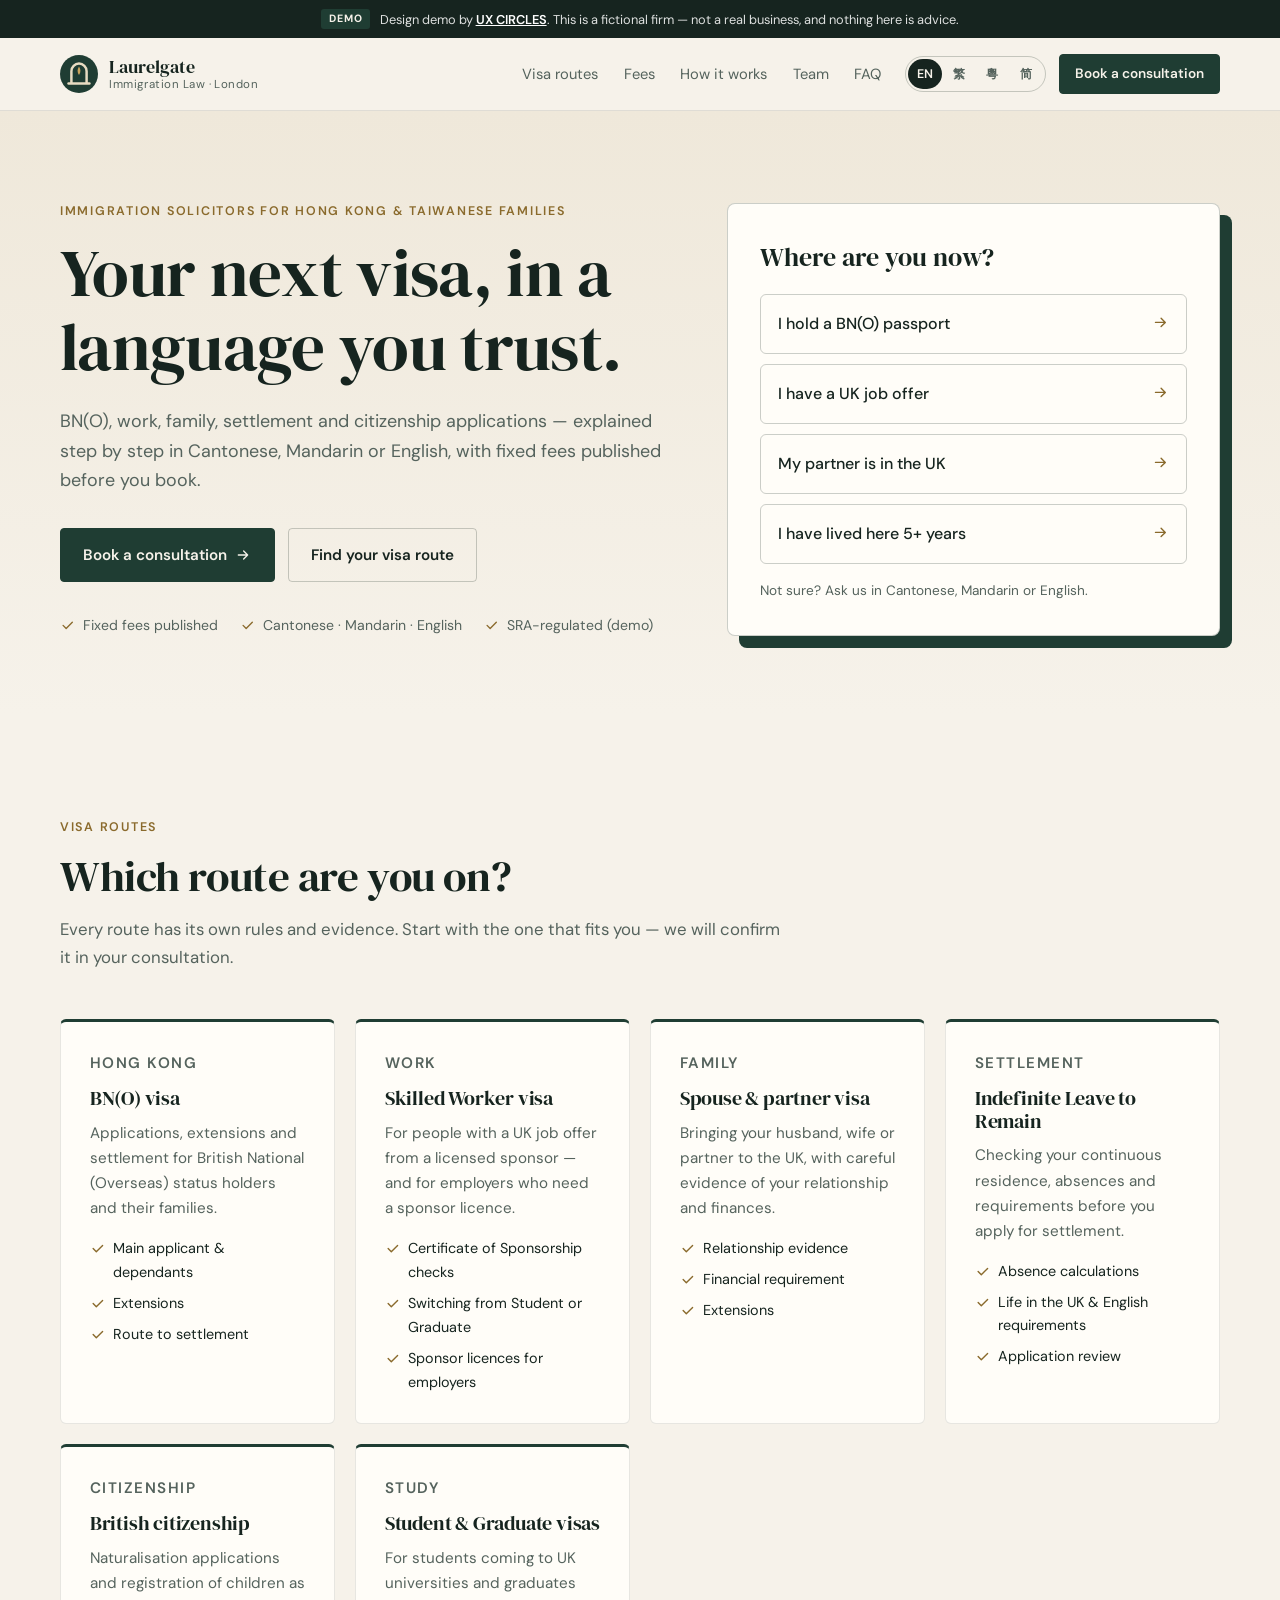
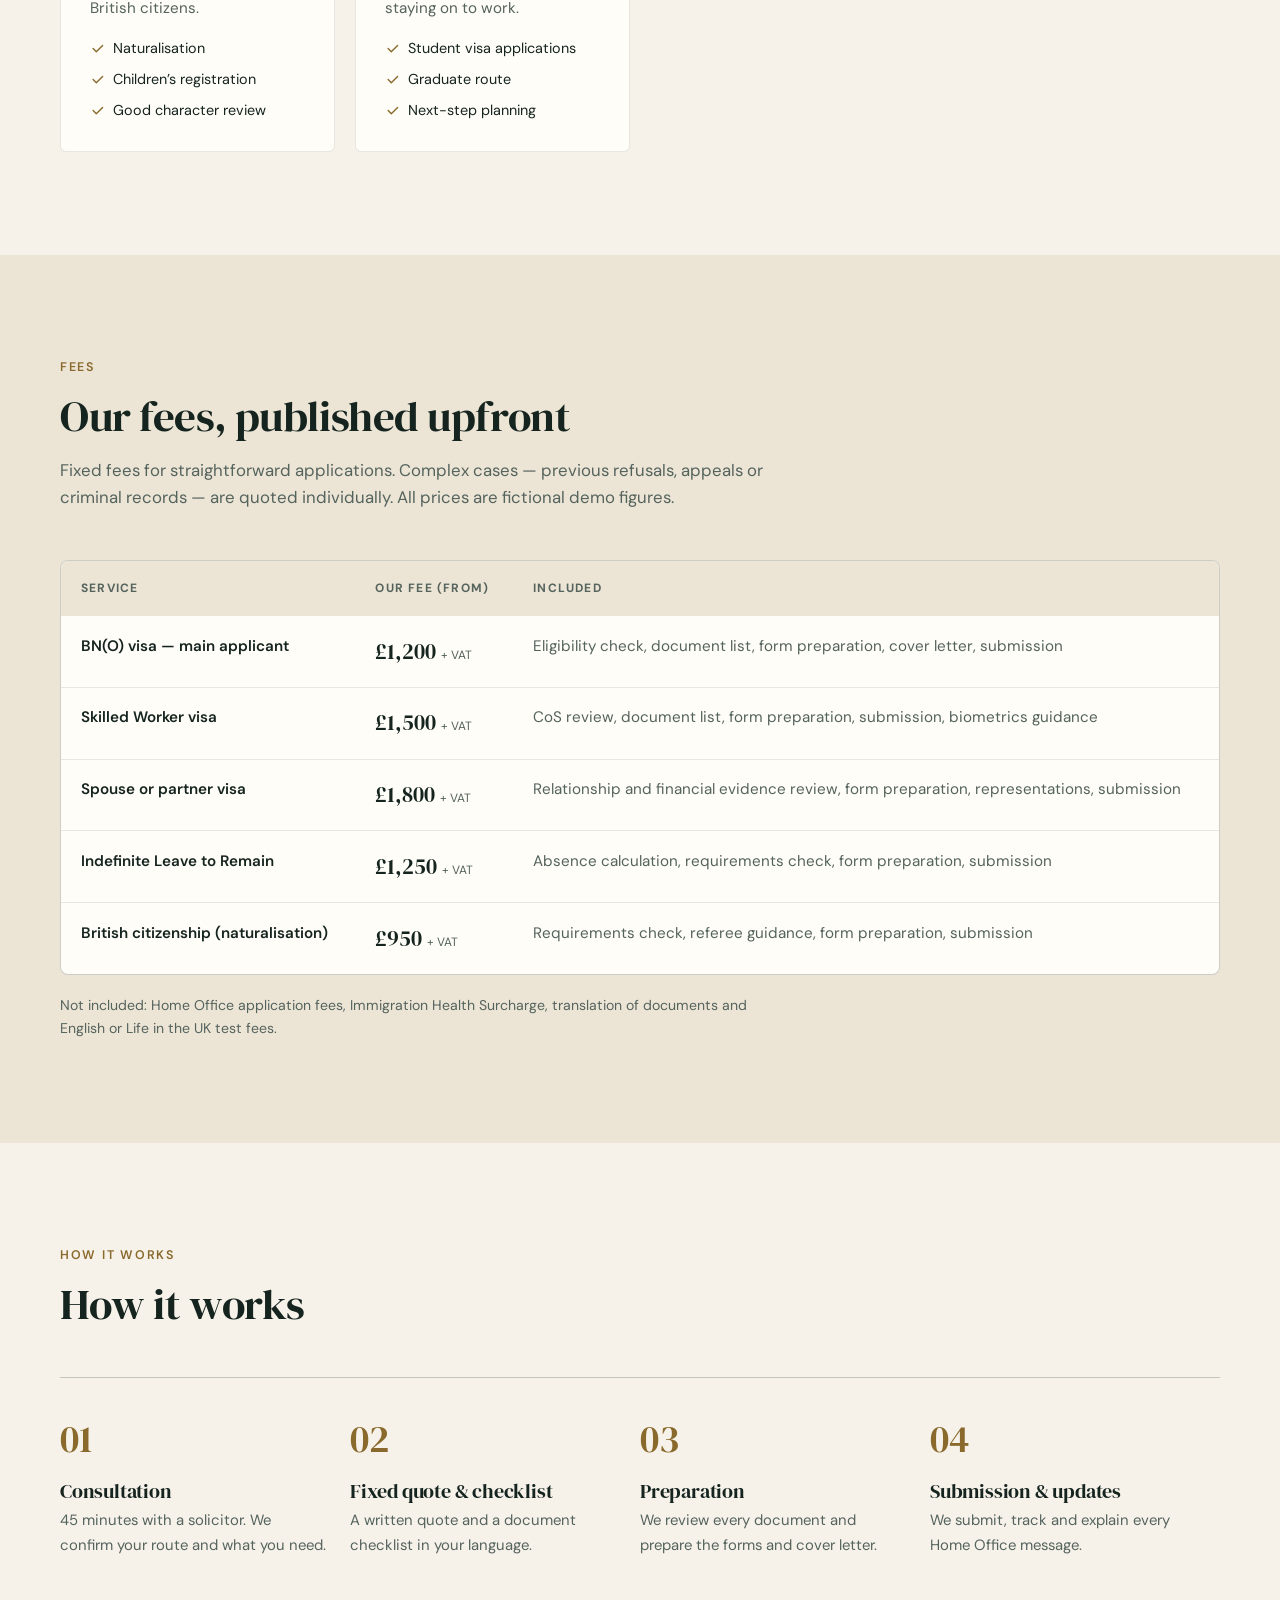
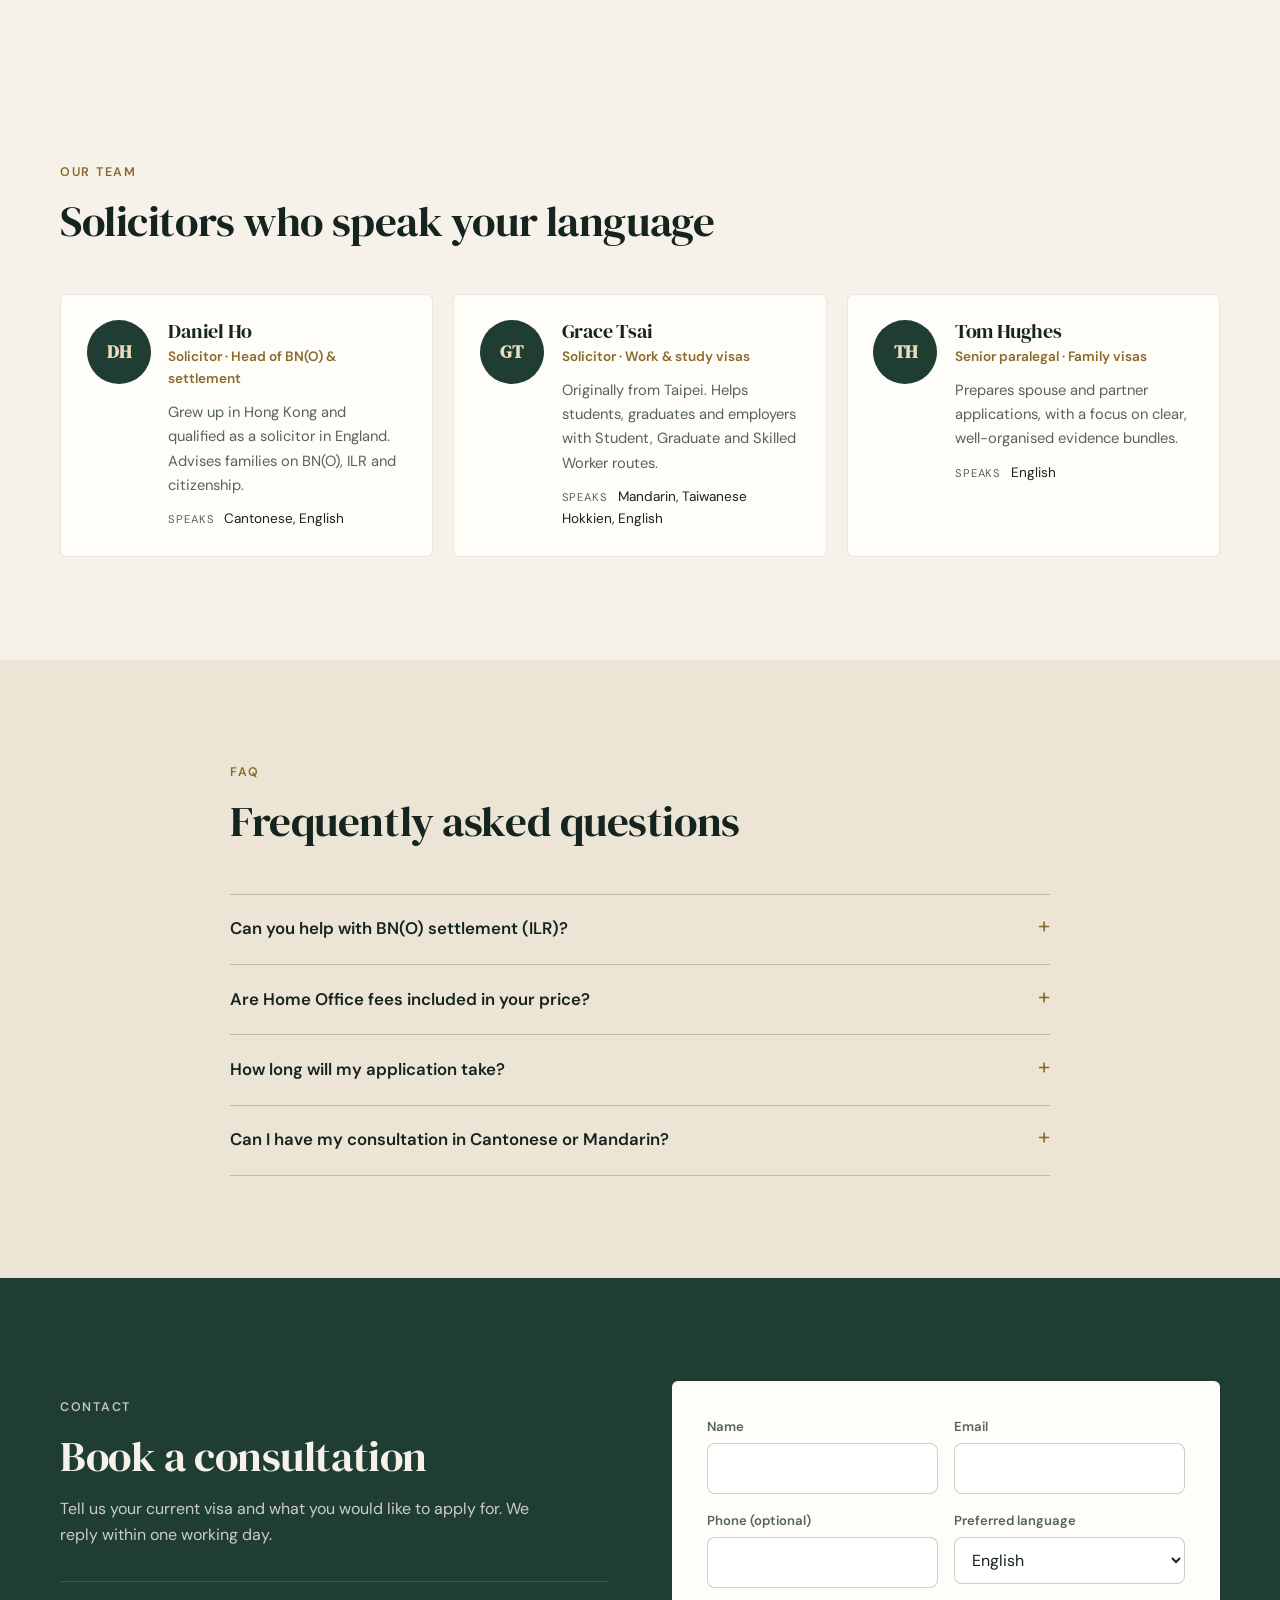
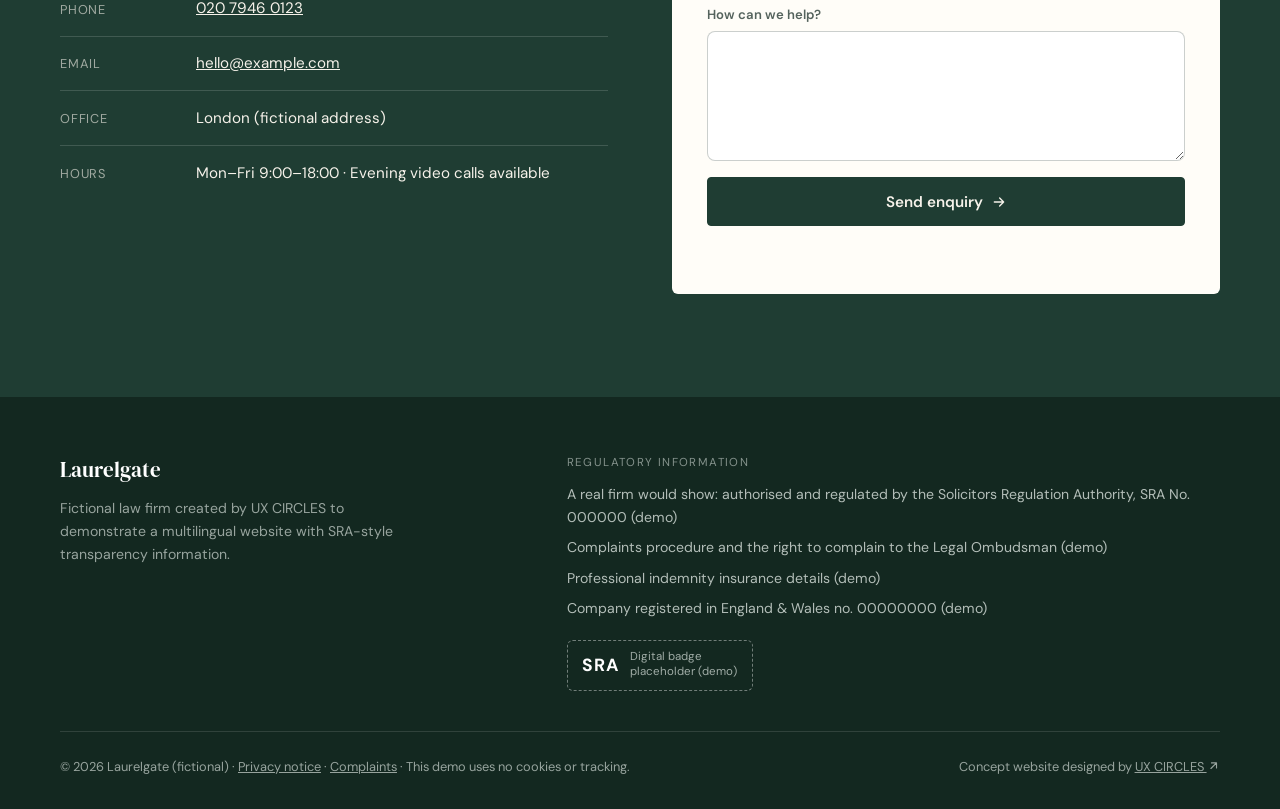
==== commit 8a7a4588: "Add Cantonese (廣東話) version - New /yue/ page in written Cantonese alongside EN, 繁中 and 简中 - lang="yu" ====
--- a/index.html
+++ b/index.html
@@ -9,6 +9,7 @@
 <link rel="canonical" href="https://uxcircles.github.io/demo-immigration/">
 <link rel="alternate" hreflang="en-GB" href="https://uxcircles.github.io/demo-immigration/">
 <link rel="alternate" hreflang="zh-Hant" href="https://uxcircles.github.io/demo-immigration/zh-hant/">
+<link rel="alternate" hreflang="zh-HK" href="https://uxcircles.github.io/demo-immigration/yue/">
 <link rel="alternate" hreflang="zh-Hans" href="https://uxcircles.github.io/demo-immigration/zh-hans/">
 <link rel="alternate" hreflang="x-default" href="https://uxcircles.github.io/demo-immigration/">
 <meta property="og:title" content="Laurelgate Immigration Law — Cantonese &amp; Mandarin speaking immigration solicitors, London (demo)">
@@ -180,7 +181,7 @@
       <ul><li><a href="#routes">Visa routes</a></li><li><a href="#fees">Fees</a></li><li><a href="#process">How it works</a></li><li><a href="#team">Team</a></li><li><a href="#faq">FAQ</a></li></ul>
     </nav>
     <div class="header-tools">
-      <div class="lang-switch" role="group" aria-label="Language"><a href="./" lang="en-GB" hreflang="en-GB" title="English" aria-current="true">EN</a><a href="zh-hant/" lang="zh-Hant" hreflang="zh-Hant" title="繁體中文">繁</a><a href="zh-hans/" lang="zh-Hans" hreflang="zh-Hans" title="简体中文">简</a></div>
+      <div class="lang-switch" role="group" aria-label="Language"><a href="./" lang="en-GB" hreflang="en-GB" title="English" aria-current="true">EN</a><a href="zh-hant/" lang="zh-Hant" hreflang="zh-Hant" title="繁體中文">繁</a><a href="yue/" lang="yue-Hant-HK" hreflang="zh-HK" title="廣東話">粵</a><a href="zh-hans/" lang="zh-Hans" hreflang="zh-Hans" title="简体中文">简</a></div>
       <a class="btn btn-sm" href="#contact">Book a consultation</a>
       <button class="menu-btn" type="button" aria-expanded="false" aria-controls="mobile-nav"><span class="sr">Menu</span><span class="bars" aria-hidden="true"></span></button>
     </div>
@@ -383,7 +384,7 @@
         <label>Name<input name="name" autocomplete="name" required></label>
         <label>Email<input name="email" type="email" autocomplete="email" required></label>
         <label>Phone (optional)<input name="phone" type="tel" autocomplete="tel"></label>
-        <label>Preferred language<select name="lang"><option selected>English</option><option>繁體中文</option><option>简体中文</option><option>Cantonese (spoken)</option></select></label>
+        <label>Preferred language<select name="lang"><option selected>English</option><option>繁體中文</option><option>廣東話</option><option>简体中文</option></select></label>
         <label class="full">How can we help?<textarea name="message" rows="4"></textarea></label>
         <button class="btn full" type="submit">Send enquiry <svg class="ico" viewBox="0 0 24 24" fill="none" stroke="currentColor" stroke-width="2" stroke-linecap="round" stroke-linejoin="round" aria-hidden="true"><path d="M5 12h14M13 6l6 6-6 6"/></svg></button>
         <p class="form-status full" role="status" aria-live="polite"></p>
@@ -397,7 +398,7 @@
     <div class="footer-top">
       <div>
         <p class="footer-brand">Laurelgate</p>
-        <p class="footer-sub">Fictional law firm created by UX CIRCLES to demonstrate a trilingual website with SRA-style transparency information.</p>
+        <p class="footer-sub">Fictional law firm created by UX CIRCLES to demonstrate a multilingual website with SRA-style transparency information.</p>
       </div>
       <div class="reg">
         <p class="reg-title">Regulatory information</p>
--- a/styles.css
+++ b/styles.css
@@ -6,12 +6,12 @@
 --hero-bg:linear-gradient(180deg,#efe8da 0,var(--bg) 100%);
 --avatar-bg:#1f3d33;--avatar-ink:#e8dcc2;--contact-bg:#1f3d33;--contact-ink:#f6f2ea;--footer-bg:#132820;--footer-ink:#cfd8d3}
 .lang-zh-hans{--font-display-zh:"Noto Serif SC","Songti SC","SimSun",serif}
-.lang-zh-hant h1,.lang-zh-hans h1,.lang-zh-hant h2,.lang-zh-hans h2{font-weight:600}
+.lang-zh-hant h1,.lang-zh-hans h1,.lang-yue h1,.lang-zh-hant h2,.lang-zh-hans h2,.lang-yue h2{font-weight:600}
 .demo-tag{background:#c9a45c;color:#16241f}
 *,*::before,*::after{box-sizing:border-box;margin:0;padding:0}
 html{scroll-behavior:smooth;-webkit-text-size-adjust:100%}
 body{font-family:var(--font-body);color:var(--ink);background:var(--bg);line-height:1.65;font-size:16px;overflow-x:hidden}
-body.lang-zh-hant,body.lang-zh-hans{line-height:1.8;letter-spacing:.02em}
+body.lang-zh-hant,body.lang-zh-hans,body.lang-yue{line-height:1.8;letter-spacing:.02em}
 img,svg{display:block;max-width:100%}
 a{color:inherit}
 .wrap{width:min(1160px,100% - 32px);margin-inline:auto}
@@ -55,9 +55,9 @@
 .btn-ghost:hover{background:var(--surface);border-color:var(--ink)}
 
 .eyebrow{font-size:.78rem;font-weight:600;letter-spacing:.14em;text-transform:uppercase;color:var(--accent-text);margin-bottom:.9rem}
-.lang-zh-hant .eyebrow,.lang-zh-hans .eyebrow{letter-spacing:.2em}
+.lang-zh-hant .eyebrow,.lang-zh-hans .eyebrow,.lang-yue .eyebrow{letter-spacing:.2em}
 h1,h2,h3{font-family:var(--font-display);font-weight:var(--display-weight);line-height:1.12;color:var(--ink);letter-spacing:var(--display-tracking)}
-.lang-zh-hant h1,.lang-zh-hans h1,.lang-zh-hant h2,.lang-zh-hans h2,.lang-zh-hant h3,.lang-zh-hans h3{font-family:var(--font-display-zh);letter-spacing:.02em;line-height:1.3}
+.lang-zh-hant h1,.lang-zh-hans h1,.lang-yue h1,.lang-zh-hant h2,.lang-zh-hans h2,.lang-yue h2,.lang-zh-hant h3,.lang-zh-hans h3,.lang-yue h3{font-family:var(--font-display-zh);letter-spacing:.02em;line-height:1.3}
 h1{font-size:clamp(2.3rem,5.2vw,4.2rem)}
 h2{font-size:clamp(1.8rem,3.4vw,2.7rem)}
 h3{font-size:1.25rem}
@@ -123,12 +123,12 @@
 
 @media (max-width:1000px){.main-nav{display:none}.menu-btn{display:block}.header-tools{margin-left:auto}}
 @media (max-width:860px){.hero-inner,.contact-inner,.footer-top{grid-template-columns:1fr}}
-@media (max-width:560px){.header-tools .btn-sm{display:none}.brand-sub{display:none}.enquiry{grid-template-columns:1fr}.contact-list li{grid-template-columns:1fr;gap:.2rem}.person{flex-direction:column}}
+@media (max-width:560px){.header-tools .btn-sm{display:none}.brand-sub{display:none}.header-inner{gap:.75rem}.header-tools{gap:.5rem}.brand{min-width:0;flex-shrink:1}.brand-name{white-space:nowrap;overflow:hidden;text-overflow:ellipsis}.lang-switch a{min-width:1.75rem;height:1.8rem;font-size:.74rem}.menu-btn{width:40px;height:40px}.bars{top:19px}.enquiry{grid-template-columns:1fr}.contact-list li{grid-template-columns:1fr;gap:.2rem}.person{flex-direction:column}}
 
 
 .finder{background:var(--card);border:1px solid var(--line-strong);border-radius:8px;padding:2rem;box-shadow:12px 12px 0 var(--accent)}
 .finder-title{font-family:var(--font-display);font-size:1.6rem;margin-bottom:1rem}
-.lang-zh-hant .finder-title,.lang-zh-hans .finder-title{font-family:var(--font-display-zh);font-weight:600}
+.lang-zh-hant .finder-title,.lang-zh-hans .finder-title,.lang-yue .finder-title{font-family:var(--font-display-zh);font-weight:600}
 .finder ul{list-style:none;display:grid;gap:.6rem}
 .finder a{display:flex;justify-content:space-between;align-items:center;gap:1rem;text-decoration:none;padding:1rem 1.1rem;border:1px solid var(--line-strong);border-radius:6px;font-weight:500;transition:background .2s,border-color .2s}
 .finder a:hover{background:var(--surface);border-color:var(--accent)}
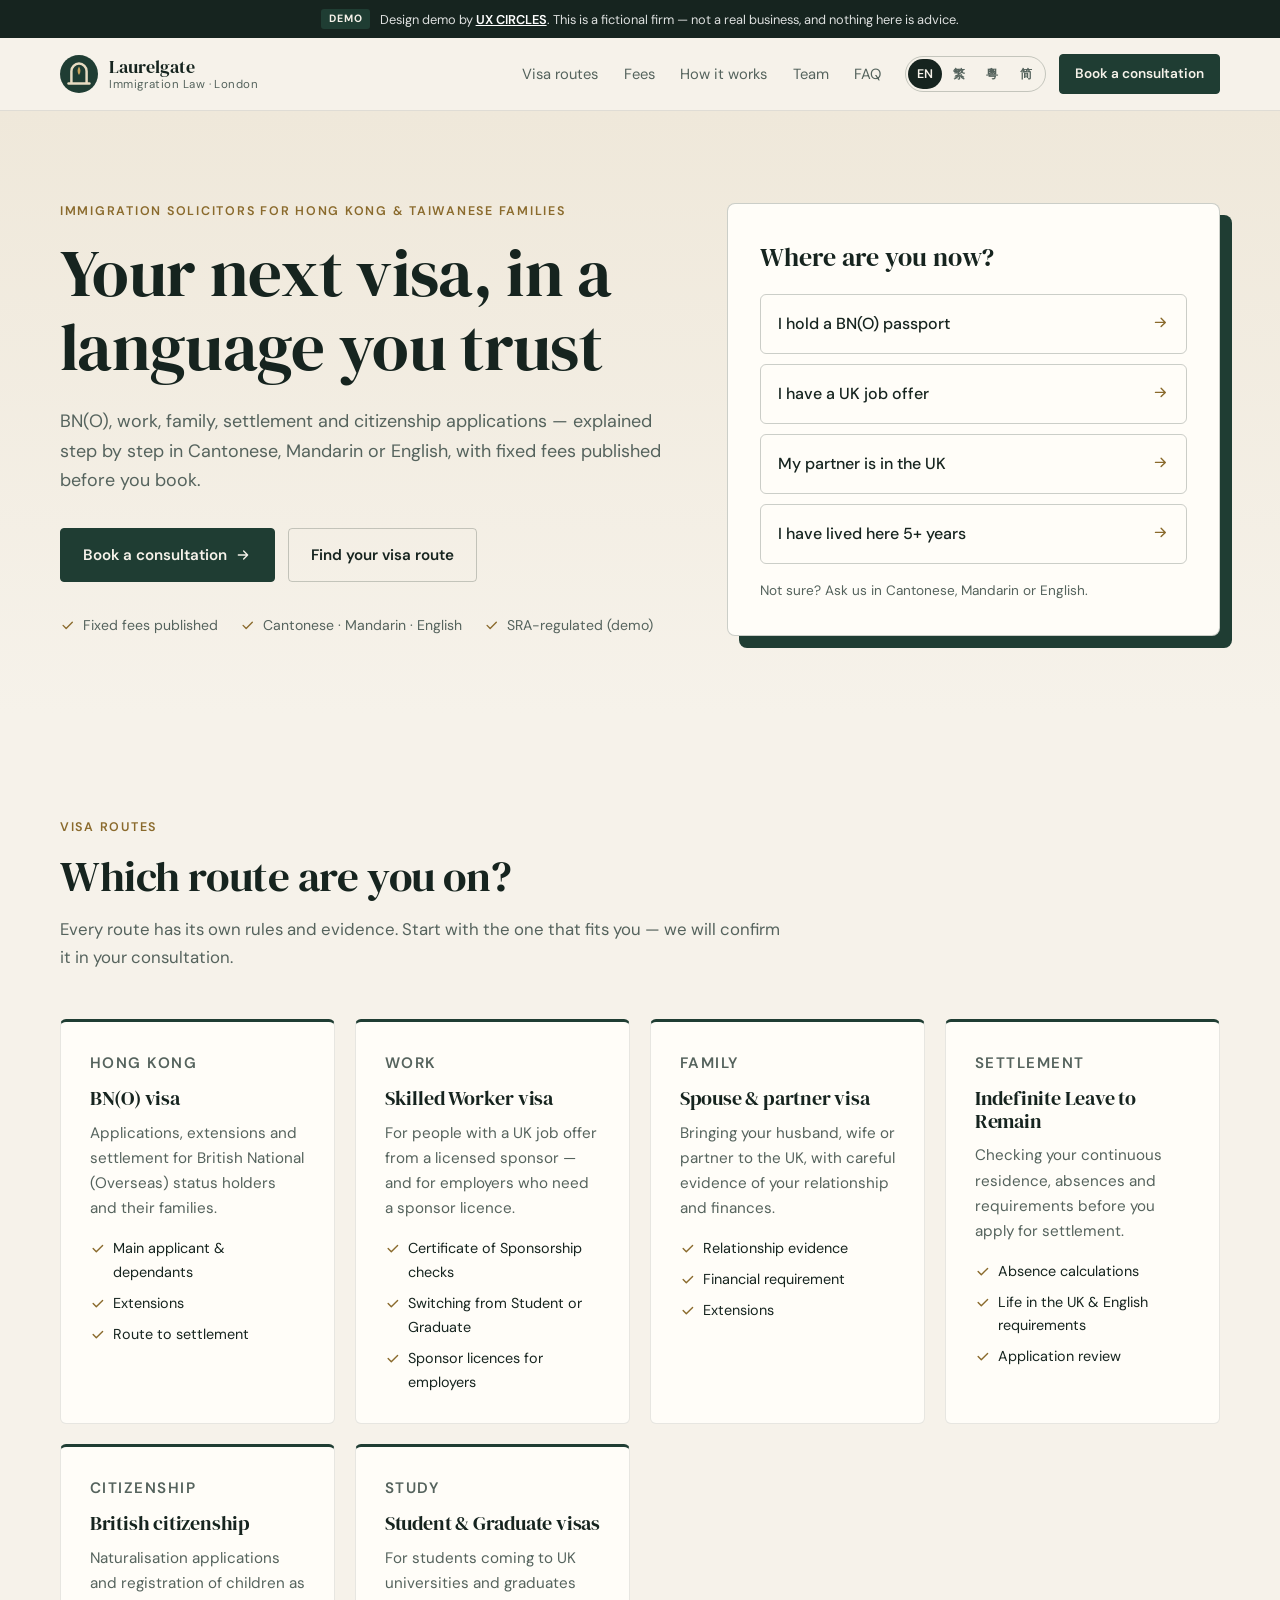
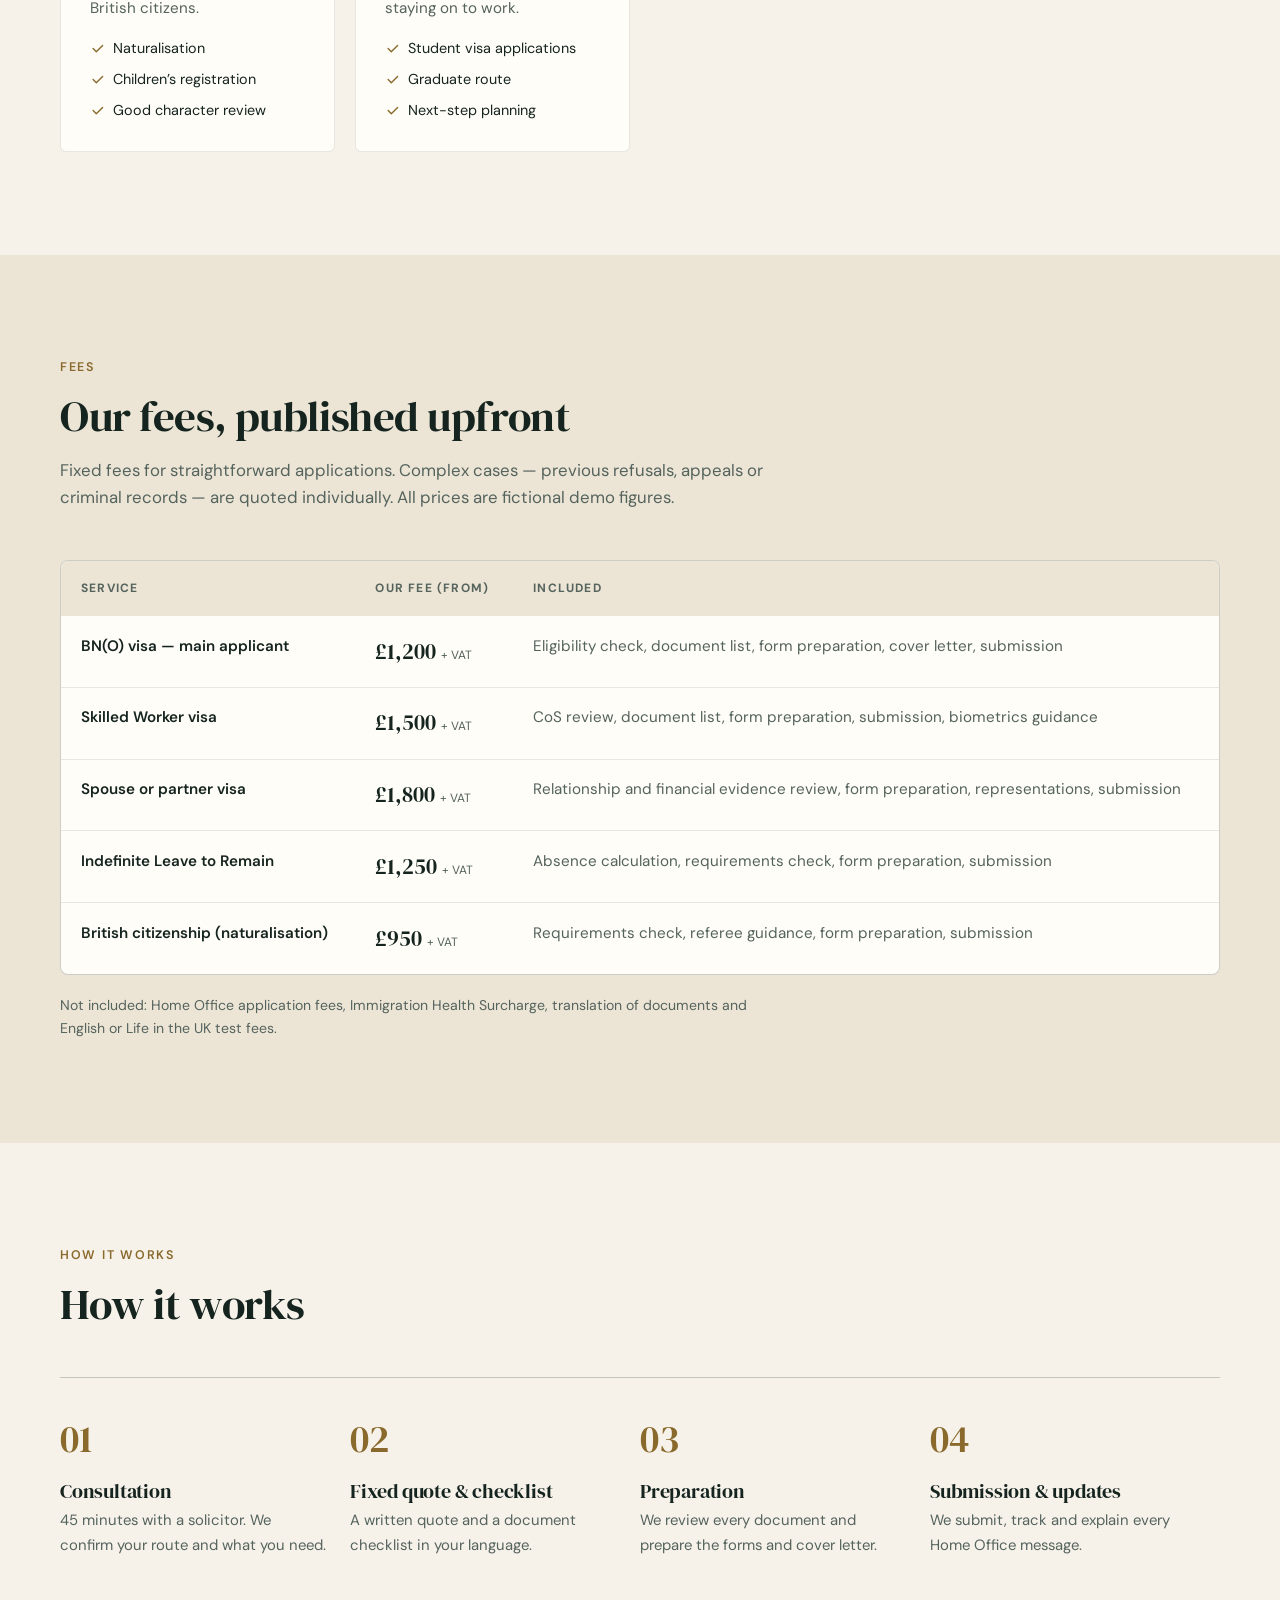
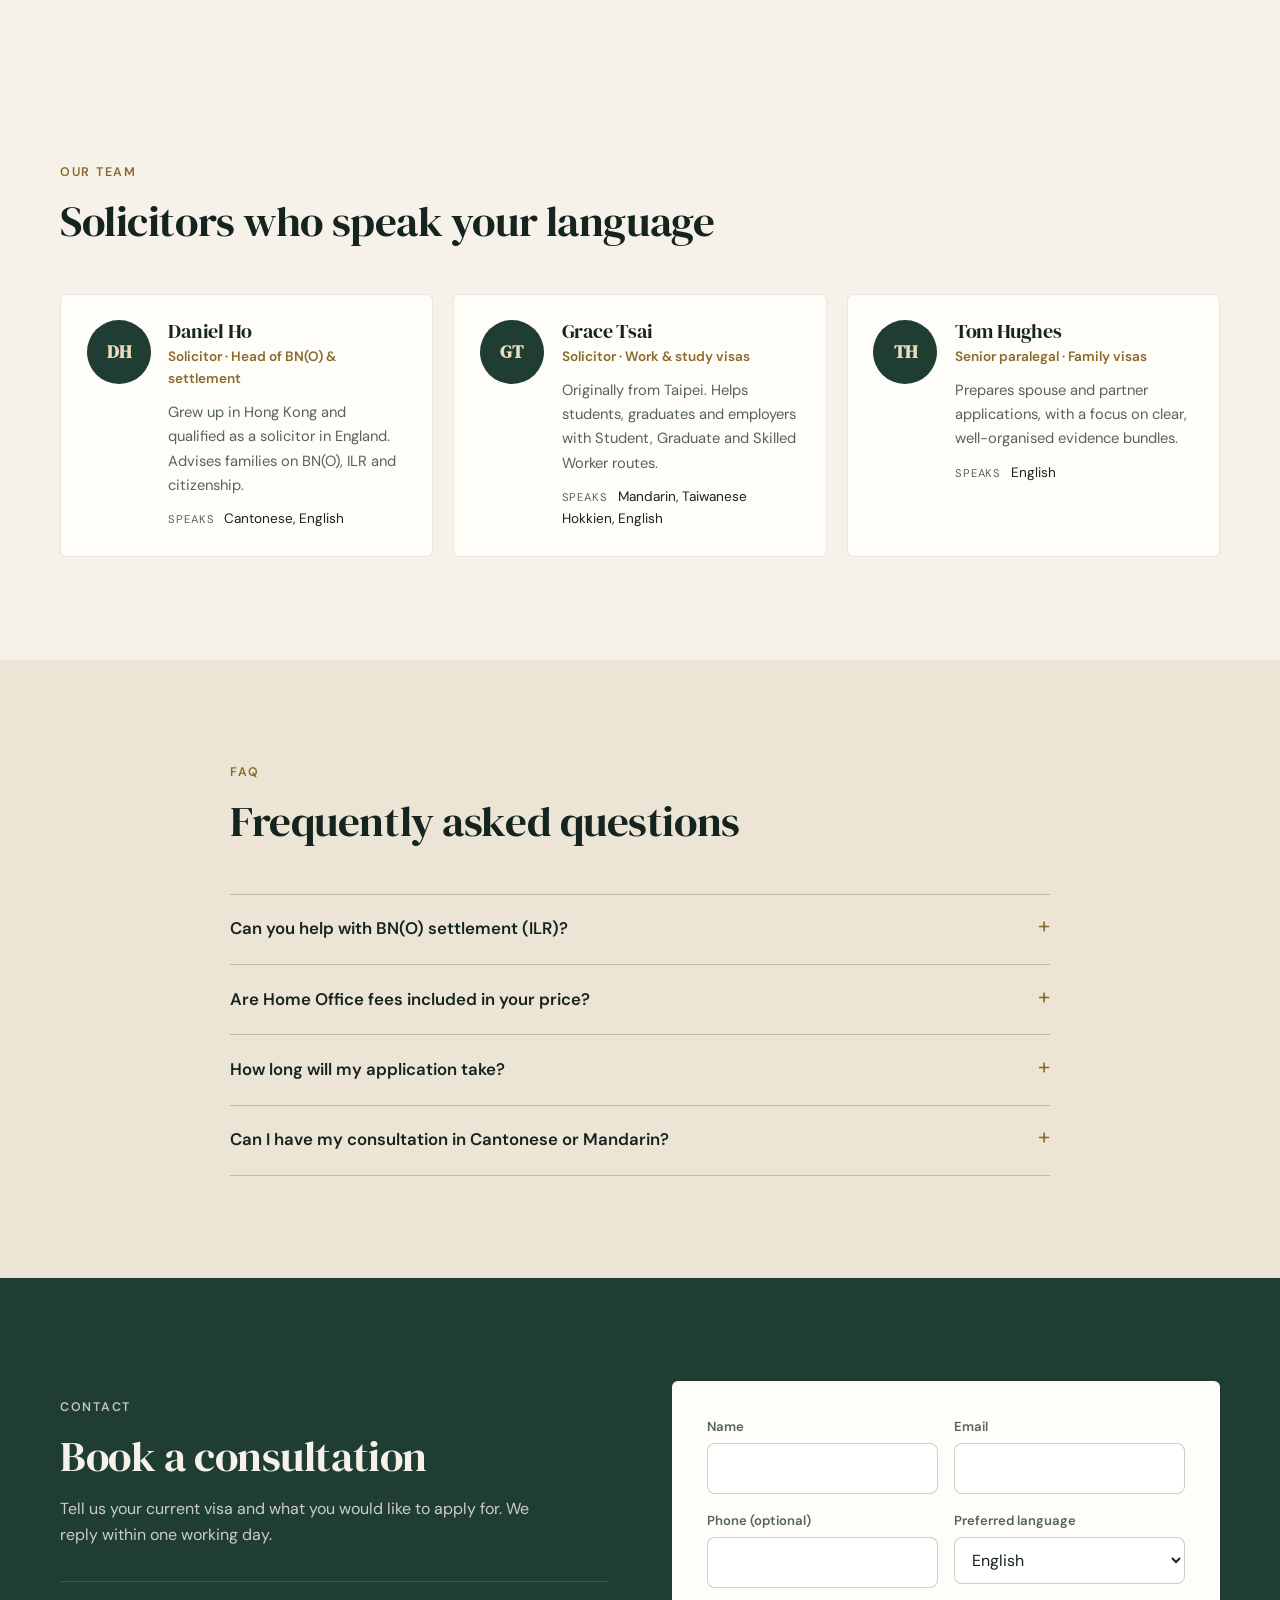
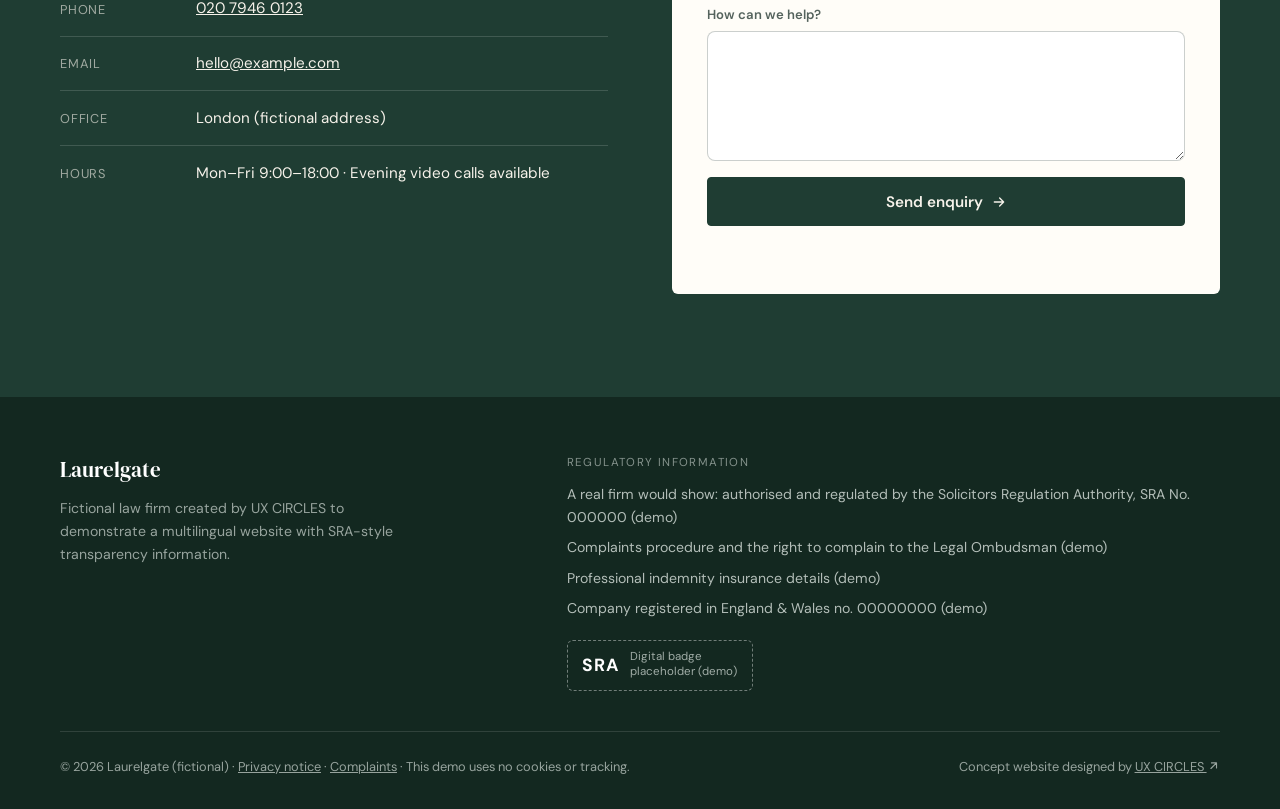
==== commit 0acbf7f6: "Remove full stops from headings Co-Authored-By: Claude Opus 5.5 <noreply@anthropic.com> Claude-Sessi" ====
--- a/index.html
+++ b/index.html
@@ -196,7 +196,7 @@
     <div class="wrap hero-inner">
       <div class="hero-copy">
         <p class="eyebrow">Immigration solicitors for Hong Kong & Taiwanese families</p>
-        <h1>Your next visa, in a language you trust.</h1>
+        <h1>Your next visa, in a language you trust</h1>
         <p class="lede">BN(O), work, family, settlement and citizenship applications — explained step by step in Cantonese, Mandarin or English, with fixed fees published before you book.</p>
         <div class="hero-actions">
           <a class="btn" href="#contact">Book a consultation <svg class="ico" viewBox="0 0 24 24" fill="none" stroke="currentColor" stroke-width="2" stroke-linecap="round" stroke-linejoin="round" aria-hidden="true"><path d="M5 12h14M13 6l6 6-6 6"/></svg></a>
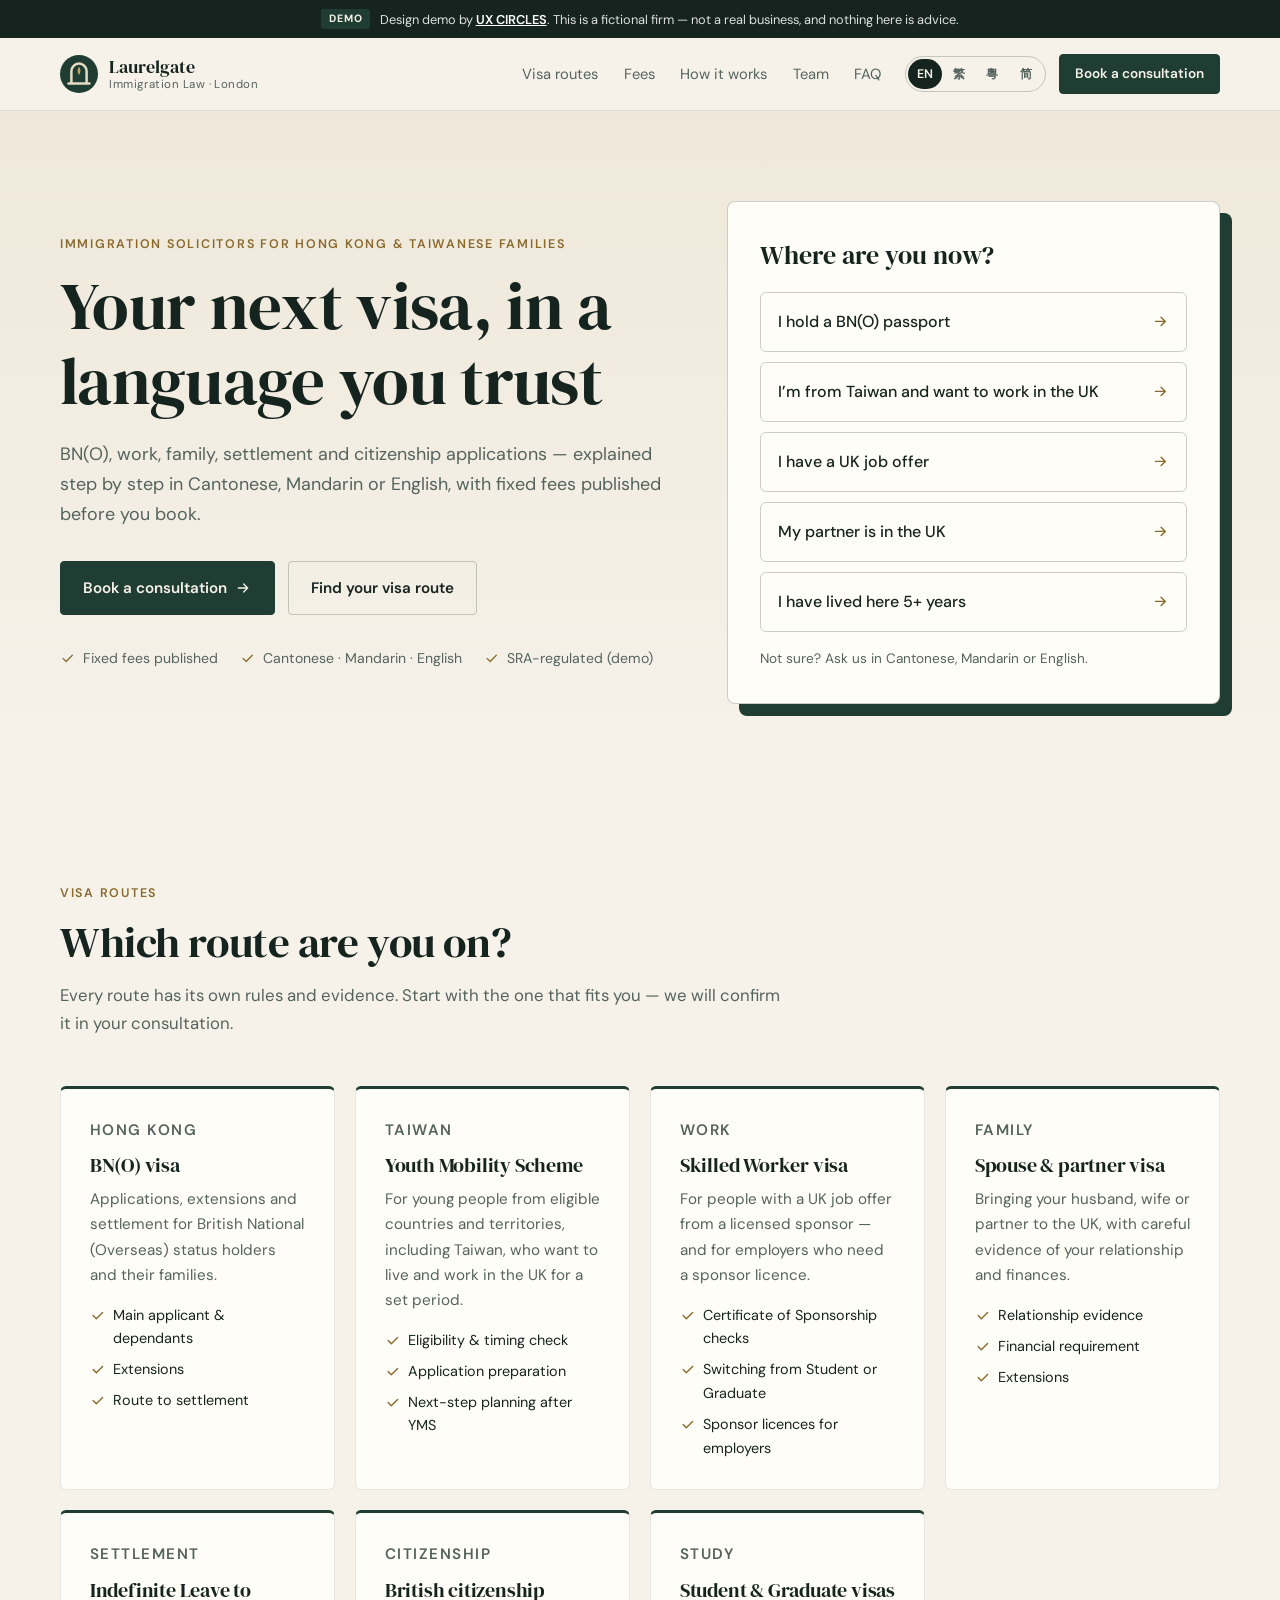
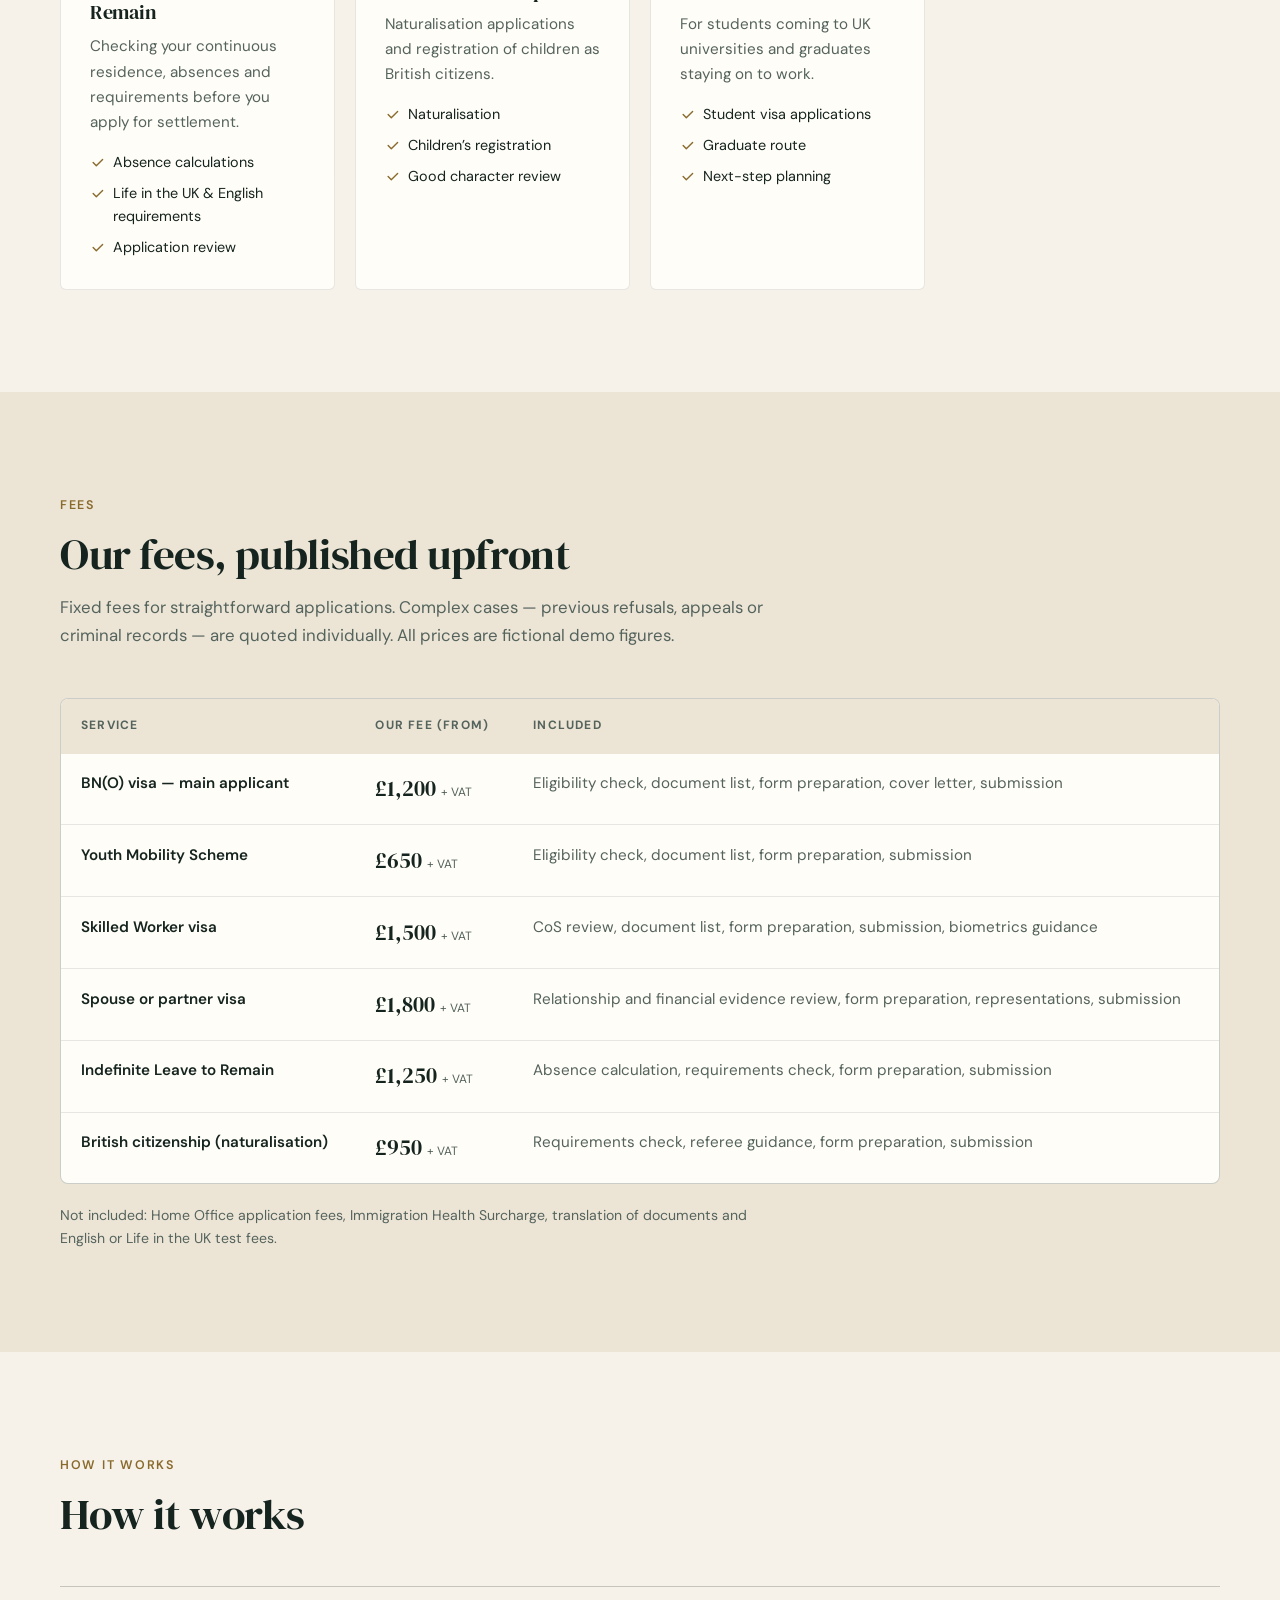
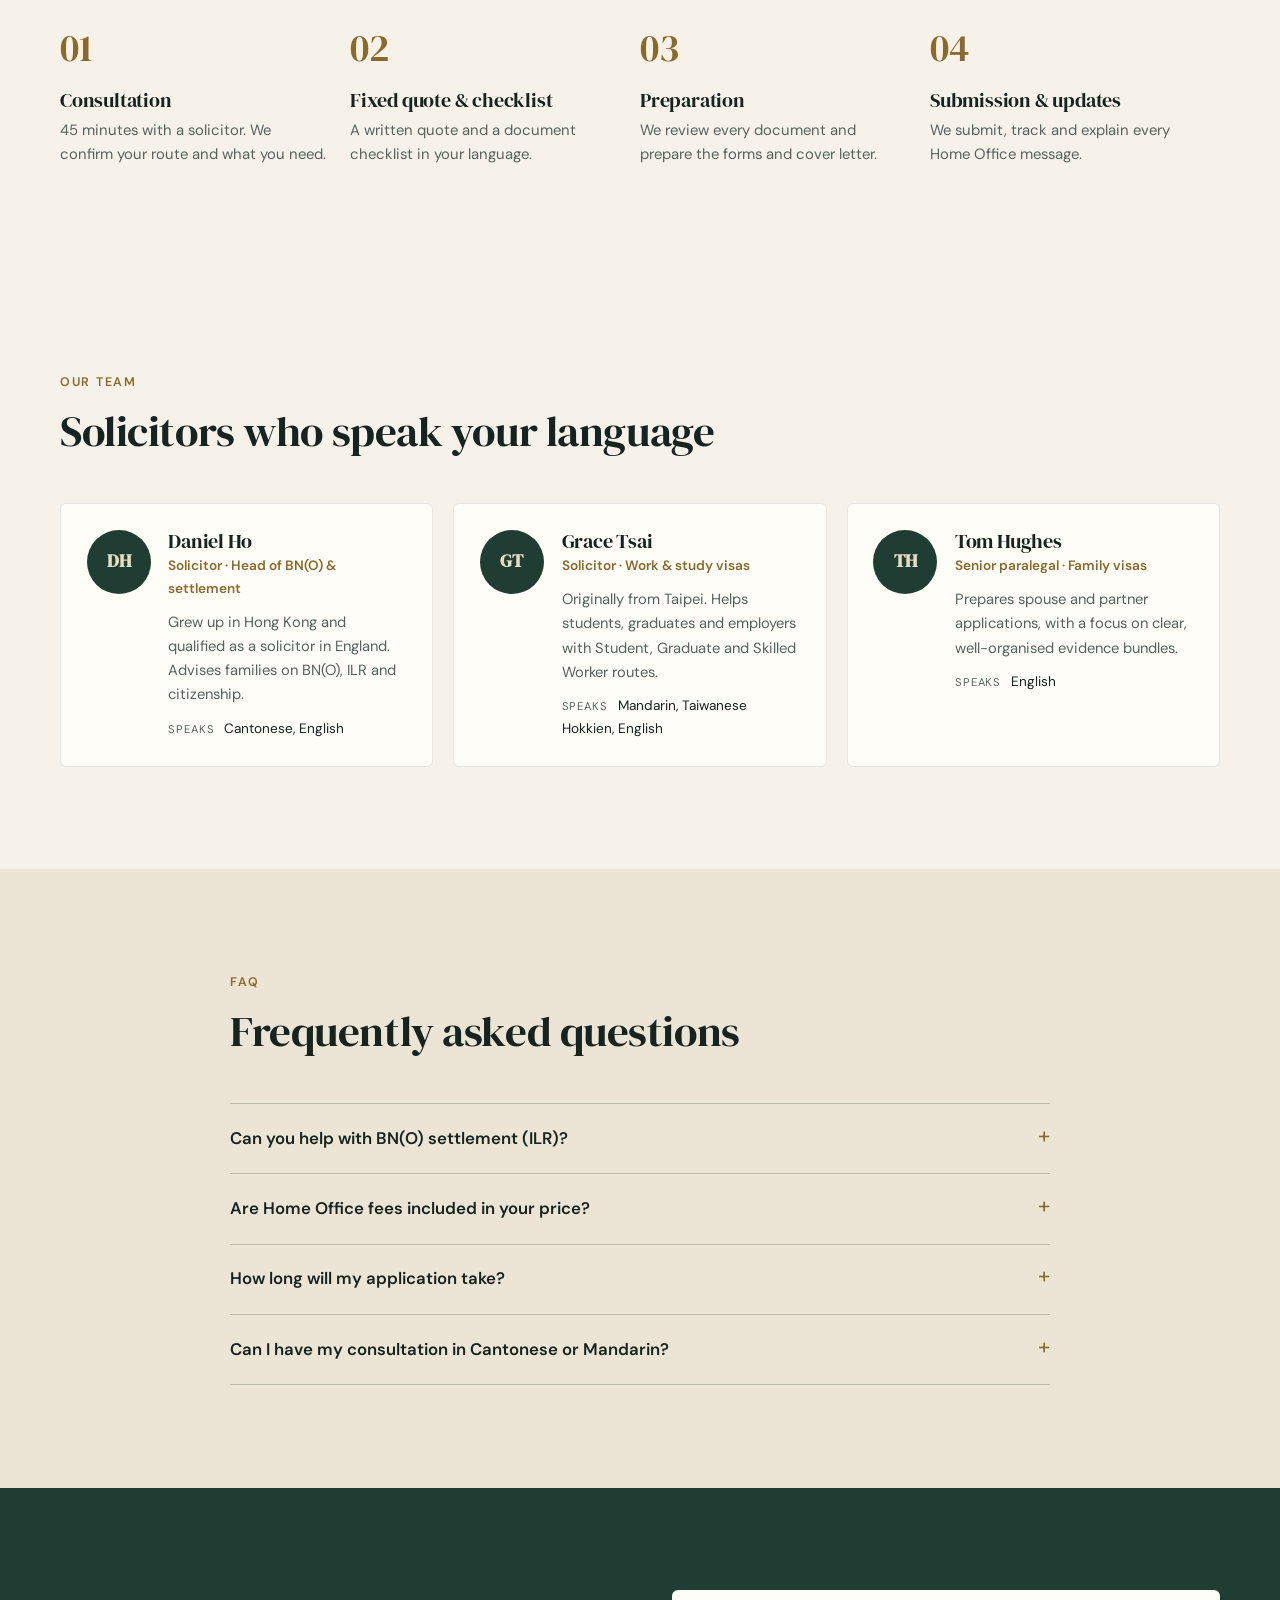
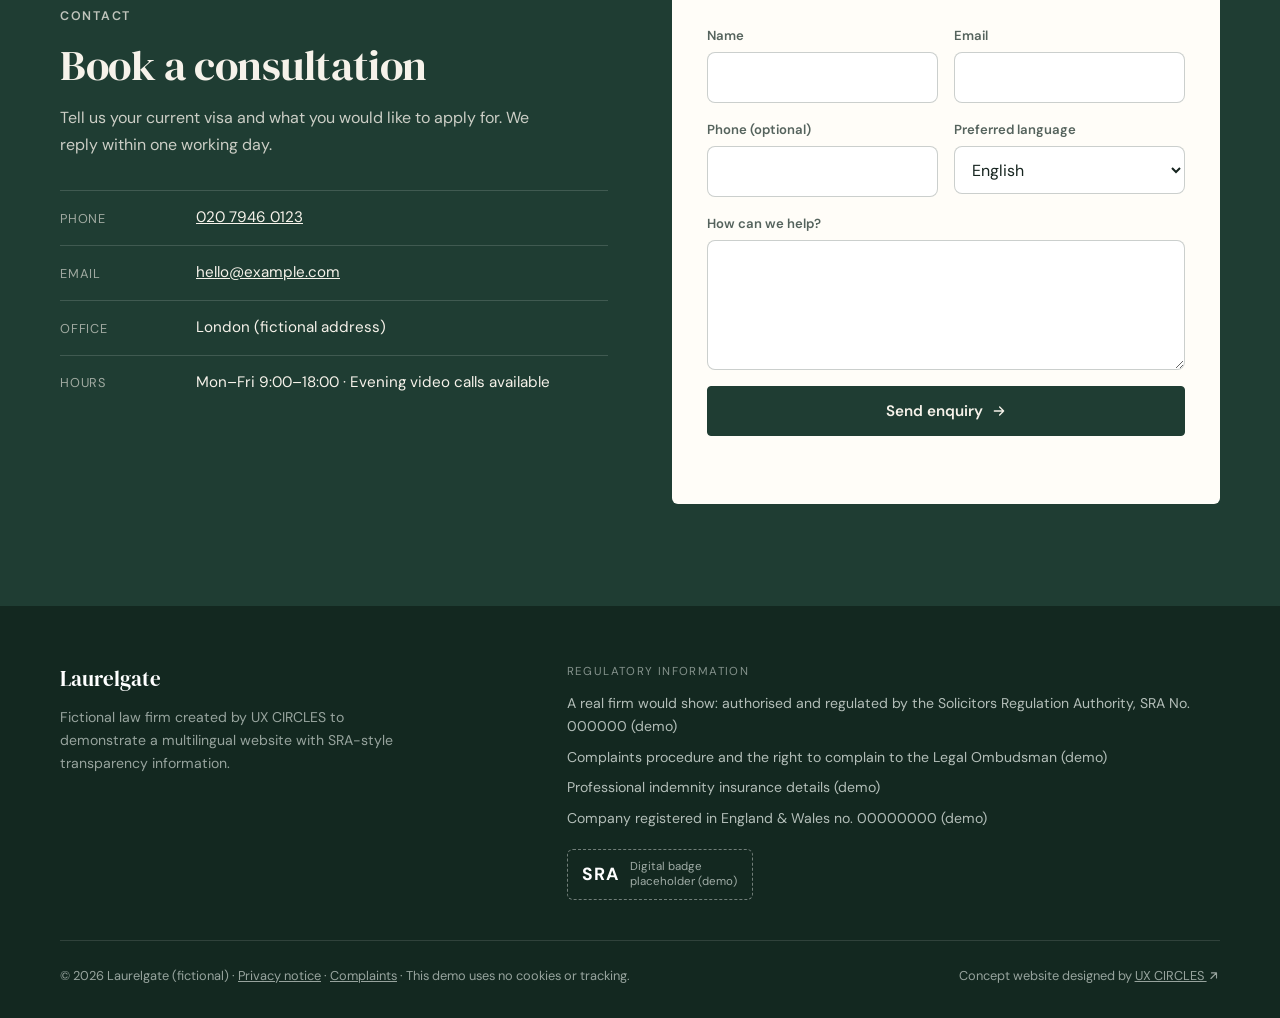
==== commit e175e178: "Write Traditional Chinese for both Hong Kong and Taiwan readers - 繁中 now uses neutral wording and co" ====
--- a/index.html
+++ b/index.html
@@ -82,6 +82,17 @@
         },
         {
           "@type": "Offer",
+          "name": "Youth Mobility Scheme",
+          "priceSpecification": {
+            "@type": "PriceSpecification",
+            "minPrice": 650,
+            "priceCurrency": "GBP",
+            "valueAddedTaxIncluded": false
+          },
+          "description": "Eligibility check, document list, form preparation, submission"
+        },
+        {
+          "@type": "Offer",
           "name": "Skilled Worker visa",
           "priceSpecification": {
             "@type": "PriceSpecification",
@@ -207,7 +218,7 @@
       <div class="hero-visual">
         <div class="finder">
           <p class="finder-title">Where are you now?</p>
-          <ul><li><a href="#routes">I hold a BN(O) passport<span><svg class="ico" viewBox="0 0 24 24" fill="none" stroke="currentColor" stroke-width="2" stroke-linecap="round" stroke-linejoin="round" aria-hidden="true"><path d="M5 12h14M13 6l6 6-6 6"/></svg></span></a></li><li><a href="#routes">I have a UK job offer<span><svg class="ico" viewBox="0 0 24 24" fill="none" stroke="currentColor" stroke-width="2" stroke-linecap="round" stroke-linejoin="round" aria-hidden="true"><path d="M5 12h14M13 6l6 6-6 6"/></svg></span></a></li><li><a href="#routes">My partner is in the UK<span><svg class="ico" viewBox="0 0 24 24" fill="none" stroke="currentColor" stroke-width="2" stroke-linecap="round" stroke-linejoin="round" aria-hidden="true"><path d="M5 12h14M13 6l6 6-6 6"/></svg></span></a></li><li><a href="#routes">I have lived here 5+ years<span><svg class="ico" viewBox="0 0 24 24" fill="none" stroke="currentColor" stroke-width="2" stroke-linecap="round" stroke-linejoin="round" aria-hidden="true"><path d="M5 12h14M13 6l6 6-6 6"/></svg></span></a></li></ul>
+          <ul><li><a href="#routes">I hold a BN(O) passport<span><svg class="ico" viewBox="0 0 24 24" fill="none" stroke="currentColor" stroke-width="2" stroke-linecap="round" stroke-linejoin="round" aria-hidden="true"><path d="M5 12h14M13 6l6 6-6 6"/></svg></span></a></li><li><a href="#routes">I’m from Taiwan and want to work in the UK<span><svg class="ico" viewBox="0 0 24 24" fill="none" stroke="currentColor" stroke-width="2" stroke-linecap="round" stroke-linejoin="round" aria-hidden="true"><path d="M5 12h14M13 6l6 6-6 6"/></svg></span></a></li><li><a href="#routes">I have a UK job offer<span><svg class="ico" viewBox="0 0 24 24" fill="none" stroke="currentColor" stroke-width="2" stroke-linecap="round" stroke-linejoin="round" aria-hidden="true"><path d="M5 12h14M13 6l6 6-6 6"/></svg></span></a></li><li><a href="#routes">My partner is in the UK<span><svg class="ico" viewBox="0 0 24 24" fill="none" stroke="currentColor" stroke-width="2" stroke-linecap="round" stroke-linejoin="round" aria-hidden="true"><path d="M5 12h14M13 6l6 6-6 6"/></svg></span></a></li><li><a href="#routes">I have lived here 5+ years<span><svg class="ico" viewBox="0 0 24 24" fill="none" stroke="currentColor" stroke-width="2" stroke-linecap="round" stroke-linejoin="round" aria-hidden="true"><path d="M5 12h14M13 6l6 6-6 6"/></svg></span></a></li></ul>
           <p class="finder-note">Not sure? Ask us in Cantonese, Mandarin or English.</p>
         </div></div>
     </div>
@@ -226,6 +237,13 @@
         <h3>BN(O) visa</h3>
         <p>Applications, extensions and settlement for British National (Overseas) status holders and their families.</p>
         <ul class="ticks"><li><svg class="ico ico-check" viewBox="0 0 24 24" fill="none" stroke="currentColor" stroke-width="2.2" stroke-linecap="round" stroke-linejoin="round" aria-hidden="true"><path d="M5 12l5 5L20 7"/></svg><span>Main applicant & dependants</span></li><li><svg class="ico ico-check" viewBox="0 0 24 24" fill="none" stroke="currentColor" stroke-width="2.2" stroke-linecap="round" stroke-linejoin="round" aria-hidden="true"><path d="M5 12l5 5L20 7"/></svg><span>Extensions</span></li><li><svg class="ico ico-check" viewBox="0 0 24 24" fill="none" stroke="currentColor" stroke-width="2.2" stroke-linecap="round" stroke-linejoin="round" aria-hidden="true"><path d="M5 12l5 5L20 7"/></svg><span>Route to settlement</span></li></ul>
+        
+      </article>
+      <article class="svc">
+        <p class="svc-kicker">Taiwan</p>
+        <h3>Youth Mobility Scheme</h3>
+        <p>For young people from eligible countries and territories, including Taiwan, who want to live and work in the UK for a set period.</p>
+        <ul class="ticks"><li><svg class="ico ico-check" viewBox="0 0 24 24" fill="none" stroke="currentColor" stroke-width="2.2" stroke-linecap="round" stroke-linejoin="round" aria-hidden="true"><path d="M5 12l5 5L20 7"/></svg><span>Eligibility & timing check</span></li><li><svg class="ico ico-check" viewBox="0 0 24 24" fill="none" stroke="currentColor" stroke-width="2.2" stroke-linecap="round" stroke-linejoin="round" aria-hidden="true"><path d="M5 12l5 5L20 7"/></svg><span>Application preparation</span></li><li><svg class="ico ico-check" viewBox="0 0 24 24" fill="none" stroke="currentColor" stroke-width="2.2" stroke-linecap="round" stroke-linejoin="round" aria-hidden="true"><path d="M5 12l5 5L20 7"/></svg><span>Next-step planning after YMS</span></li></ul>
         
       </article>
       <article class="svc">
@@ -278,6 +296,7 @@
           <thead><tr><th scope="col">Service</th><th scope="col">Our fee (from)</th><th scope="col">Included</th></tr></thead>
           <tbody>
             <tr><th scope="row">BN(O) visa — main applicant</th><td class="fee">£1,200 <small>+ VAT</small></td><td>Eligibility check, document list, form preparation, cover letter, submission</td></tr>
+            <tr><th scope="row">Youth Mobility Scheme</th><td class="fee">£650 <small>+ VAT</small></td><td>Eligibility check, document list, form preparation, submission</td></tr>
             <tr><th scope="row">Skilled Worker visa</th><td class="fee">£1,500 <small>+ VAT</small></td><td>CoS review, document list, form preparation, submission, biometrics guidance</td></tr>
             <tr><th scope="row">Spouse or partner visa</th><td class="fee">£1,800 <small>+ VAT</small></td><td>Relationship and financial evidence review, form preparation, representations, submission</td></tr>
             <tr><th scope="row">Indefinite Leave to Remain</th><td class="fee">£1,250 <small>+ VAT</small></td><td>Absence calculation, requirements check, form preparation, submission</td></tr>
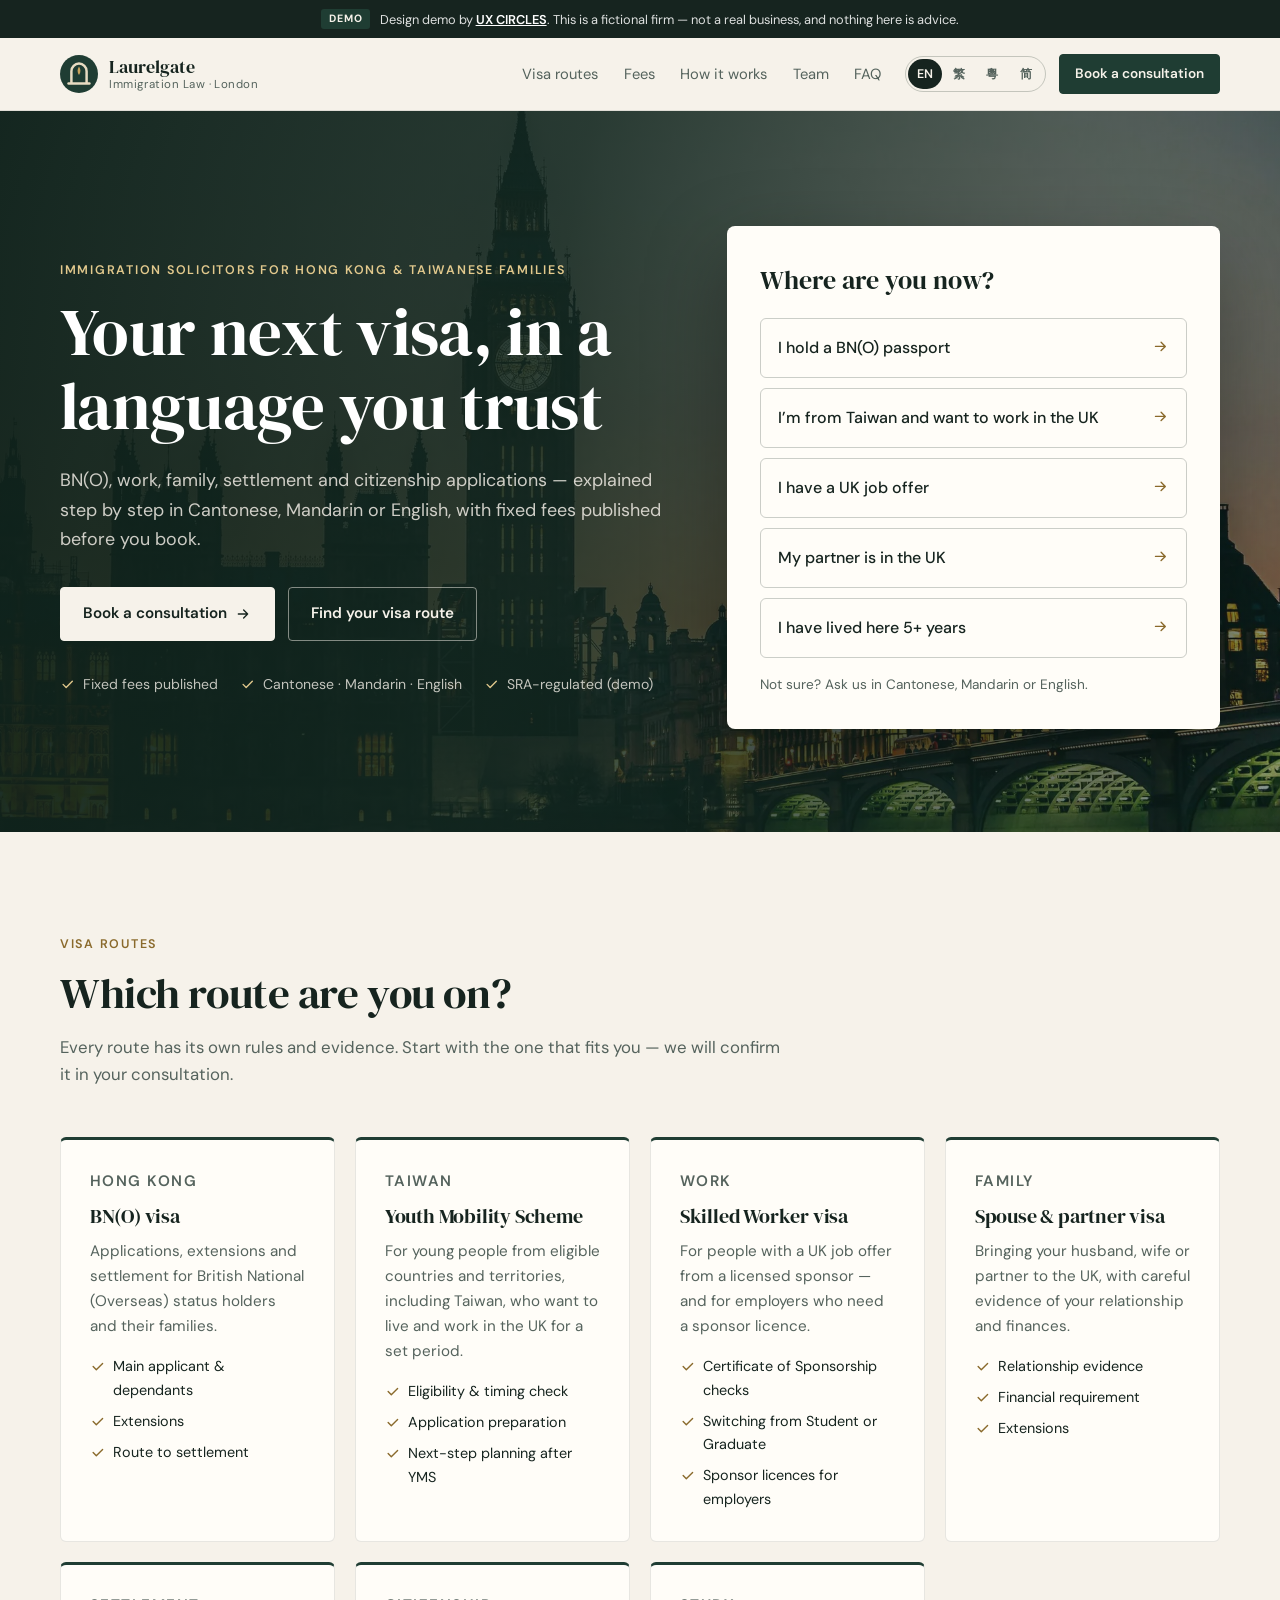
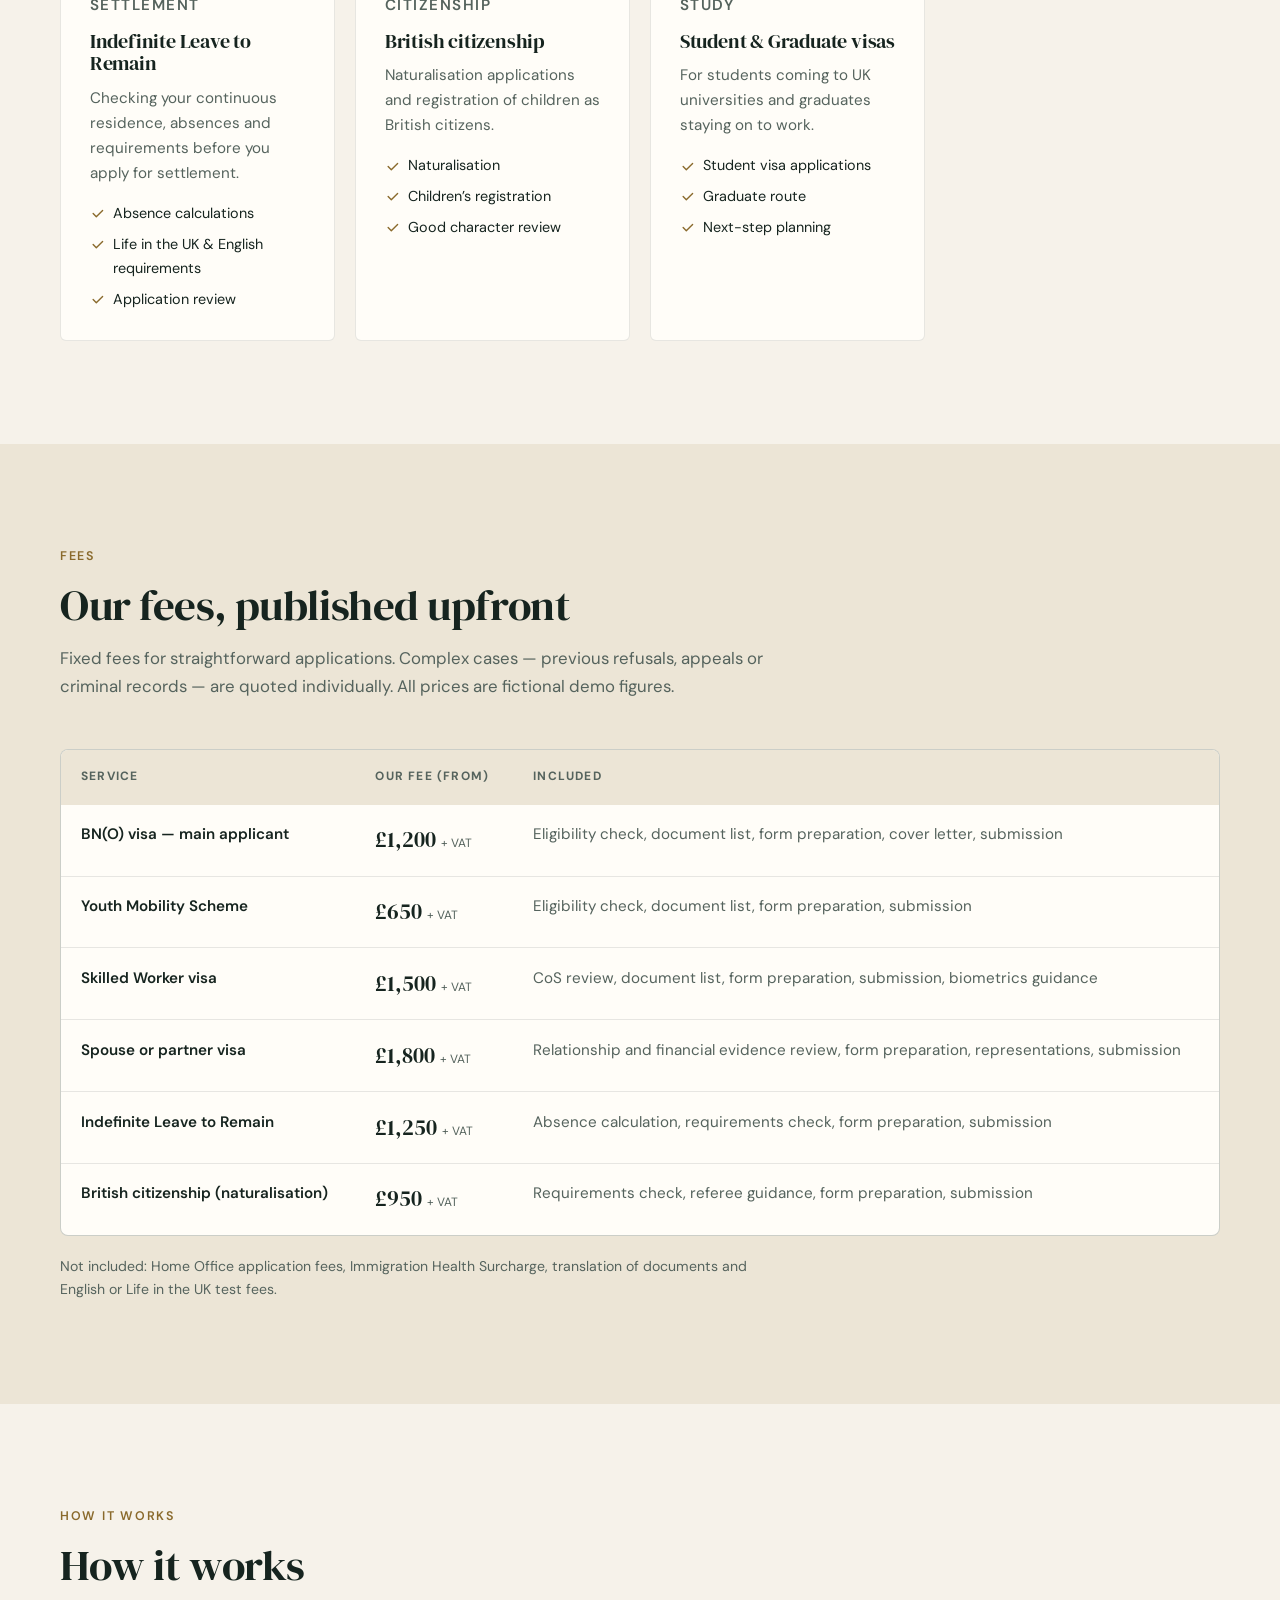
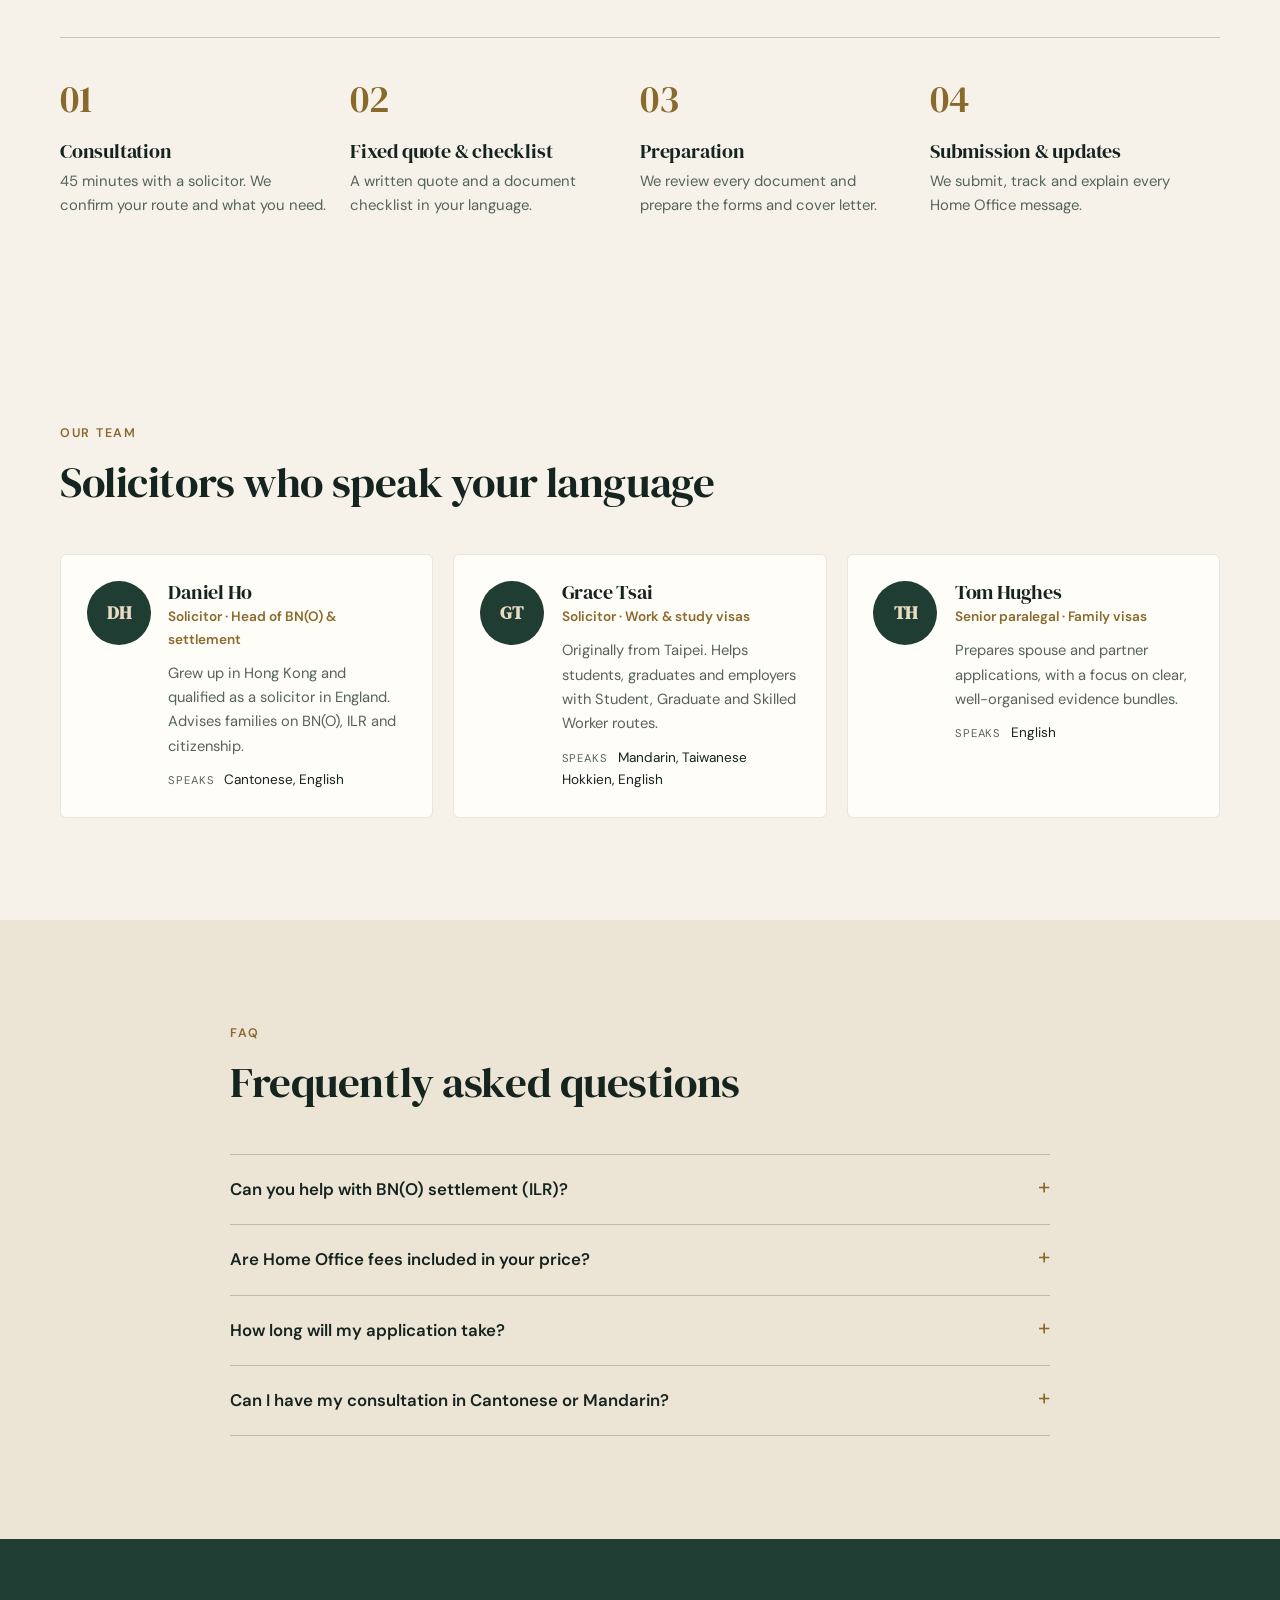
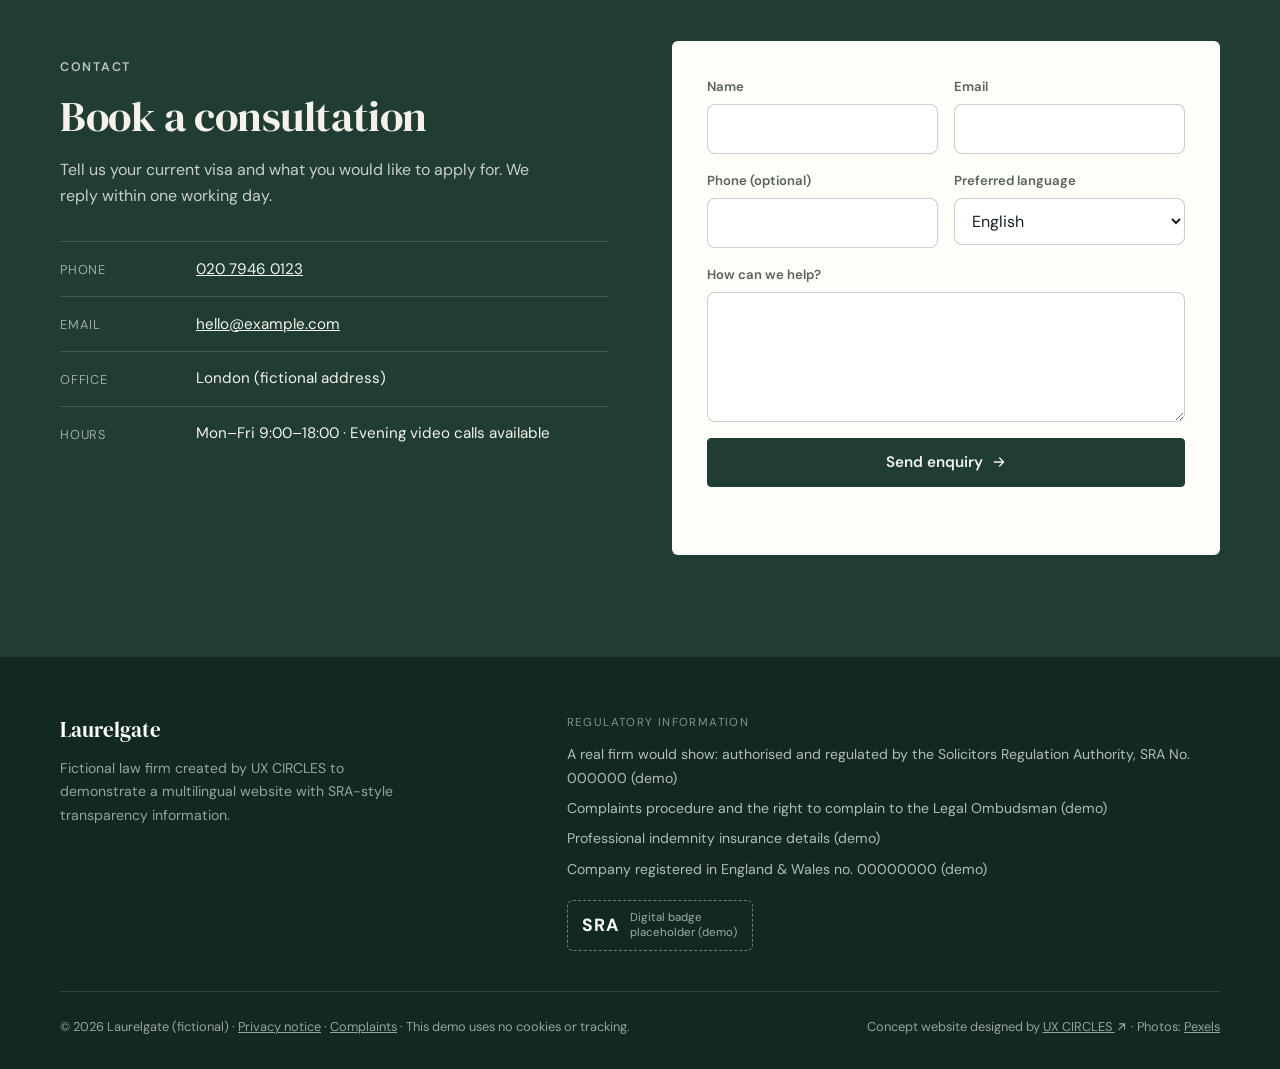
==== commit e7fab40b: "Distinct hero design with Pexels photography - Each demo now has its own hero layout so the three si" ====
--- a/index.html
+++ b/index.html
@@ -203,15 +203,15 @@
 </header>
 
 <main id="main">
-  <section class="hero">
+  <section class="hero hero-photo-bg" style="--hero-img:url('img/hero-westminster.webp')">
     <div class="wrap hero-inner">
       <div class="hero-copy">
         <p class="eyebrow">Immigration solicitors for Hong Kong & Taiwanese families</p>
         <h1>Your next visa, in a language you trust</h1>
         <p class="lede">BN(O), work, family, settlement and citizenship applications — explained step by step in Cantonese, Mandarin or English, with fixed fees published before you book.</p>
         <div class="hero-actions">
-          <a class="btn" href="#contact">Book a consultation <svg class="ico" viewBox="0 0 24 24" fill="none" stroke="currentColor" stroke-width="2" stroke-linecap="round" stroke-linejoin="round" aria-hidden="true"><path d="M5 12h14M13 6l6 6-6 6"/></svg></a>
-          <a class="btn btn-ghost" href="#routes">Find your visa route</a>
+          <a class="btn btn-light" href="#contact">Book a consultation <svg class="ico" viewBox="0 0 24 24" fill="none" stroke="currentColor" stroke-width="2" stroke-linecap="round" stroke-linejoin="round" aria-hidden="true"><path d="M5 12h14M13 6l6 6-6 6"/></svg></a>
+          <a class="btn btn-outline-light" href="#routes">Find your visa route</a>
         </div>
         <ul class="trust"><li><svg class="ico ico-check" viewBox="0 0 24 24" fill="none" stroke="currentColor" stroke-width="2.2" stroke-linecap="round" stroke-linejoin="round" aria-hidden="true"><path d="M5 12l5 5L20 7"/></svg><span>Fixed fees published</span></li><li><svg class="ico ico-check" viewBox="0 0 24 24" fill="none" stroke="currentColor" stroke-width="2.2" stroke-linecap="round" stroke-linejoin="round" aria-hidden="true"><path d="M5 12l5 5L20 7"/></svg><span>Cantonese · Mandarin · English</span></li><li><svg class="ico ico-check" viewBox="0 0 24 24" fill="none" stroke="currentColor" stroke-width="2.2" stroke-linecap="round" stroke-linejoin="round" aria-hidden="true"><path d="M5 12l5 5L20 7"/></svg><span>SRA-regulated (demo)</span></li></ul>
       </div>
@@ -427,7 +427,7 @@
     </div>
     <div class="footer-bottom">
       <p>© 2026 Laurelgate (fictional) · <a href="#contact">Privacy notice</a> · <a href="#contact">Complaints</a> · This demo uses no cookies or tracking.</p>
-      <p>Concept website designed by <a href="https://ux-circles.com/professionals">UX CIRCLES <svg class="ico" viewBox="0 0 24 24" fill="none" stroke="currentColor" stroke-width="2" stroke-linecap="round" stroke-linejoin="round" aria-hidden="true"><path d="M7 17L17 7M8 7h9v9"/></svg></a></p>
+      <p>Concept website designed by <a href="https://ux-circles.com/professionals">UX CIRCLES <svg class="ico" viewBox="0 0 24 24" fill="none" stroke="currentColor" stroke-width="2" stroke-linecap="round" stroke-linejoin="round" aria-hidden="true"><path d="M7 17L17 7M8 7h9v9"/></svg></a> · Photos: <a href="https://www.pexels.com/">Pexels</a></p>
     </div>
   </div>
 </footer>
--- a/styles.css
+++ b/styles.css
@@ -126,7 +126,22 @@
 @media (max-width:560px){.header-tools .btn-sm{display:none}.brand-sub{display:none}.header-inner{gap:.75rem}.header-tools{gap:.5rem}.brand{min-width:0;flex-shrink:1}.brand-name{white-space:nowrap;overflow:hidden;text-overflow:ellipsis}.lang-switch a{min-width:1.75rem;height:1.8rem;font-size:.74rem}.menu-btn{width:40px;height:40px}.bars{top:19px}.enquiry{grid-template-columns:1fr}.contact-list li{grid-template-columns:1fr;gap:.2rem}.person{flex-direction:column}}
 
 
-.finder{background:var(--card);border:1px solid var(--line-strong);border-radius:8px;padding:2rem;box-shadow:12px 12px 0 var(--accent)}
+.finder{background:var(--card);color:var(--ink);border:1px solid var(--line-strong);border-radius:8px;padding:2rem;box-shadow:12px 12px 0 var(--accent)}
+.hero-photo-bg{position:relative;background:#132820;color:#f6f2ea;padding:clamp(4rem,9vw,7.5rem) 0 clamp(4rem,8vw,6.5rem);overflow:hidden}
+.hero-photo-bg::before{content:"";position:absolute;inset:0;background:var(--hero-img) center 40%/cover no-repeat}
+.hero-photo-bg::after{content:"";position:absolute;inset:0;background:linear-gradient(100deg,rgba(15,34,27,.96) 0%,rgba(19,40,32,.88) 42%,rgba(19,40,32,.45) 100%)}
+.hero-photo-bg .hero-inner{position:relative;z-index:1}
+.hero-photo-bg h1{color:#fff}
+.hero-photo-bg .eyebrow{color:#e2c98d}
+.hero-photo-bg .lede{color:rgba(246,242,234,.82)}
+.hero-photo-bg .trust{color:rgba(246,242,234,.78)}
+.hero-photo-bg .ico-check{color:#e2c98d}
+.btn-light{background:#f6f2ea;color:#16241f;border-color:#f6f2ea}
+.btn-light:hover{background:#fff;border-color:#fff}
+.btn-outline-light{background:transparent;color:#f6f2ea;border-color:rgba(246,242,234,.5)}
+.btn-outline-light:hover{background:rgba(246,242,234,.1);border-color:#f6f2ea}
+.hero-photo-bg .finder{box-shadow:0 30px 80px rgba(0,0,0,.35);border-color:transparent}
+
 .finder-title{font-family:var(--font-display);font-size:1.6rem;margin-bottom:1rem}
 .lang-zh-hant .finder-title,.lang-zh-hans .finder-title,.lang-yue .finder-title{font-family:var(--font-display-zh);font-weight:600}
 .finder ul{list-style:none;display:grid;gap:.6rem}
@@ -152,6 +167,6 @@
 .sra-badge{margin-top:1.2rem;display:inline-flex;align-items:center;gap:.7rem;border:1px dashed rgba(255,255,255,.4);border-radius:6px;padding:.6rem .9rem}
 .sra-badge b{font-size:1.1rem;letter-spacing:.06em;color:#fff}
 .sra-badge span{font-size:.72rem;line-height:1.3;opacity:.75}
-@media (max-width:860px){.process{grid-template-columns:1fr 1fr}.finder{box-shadow:8px 8px 0 var(--accent)}}
+@media (max-width:860px){.process{grid-template-columns:1fr 1fr}.hero-photo-bg::after{background:linear-gradient(180deg,rgba(15,34,27,.92) 0%,rgba(19,40,32,.85) 100%)}}
 @media (max-width:640px){.table-wrap{overflow:visible}.fees{min-width:0}.fees thead{display:none}.fees tr{display:grid;gap:.25rem;padding:1.1rem 1.2rem;border-bottom:1px solid var(--line)}.fees tr:last-child{border-bottom:0}.fees th,.fees td{padding:0;border:0}}
 @media (max-width:560px){.process{grid-template-columns:1fr}}
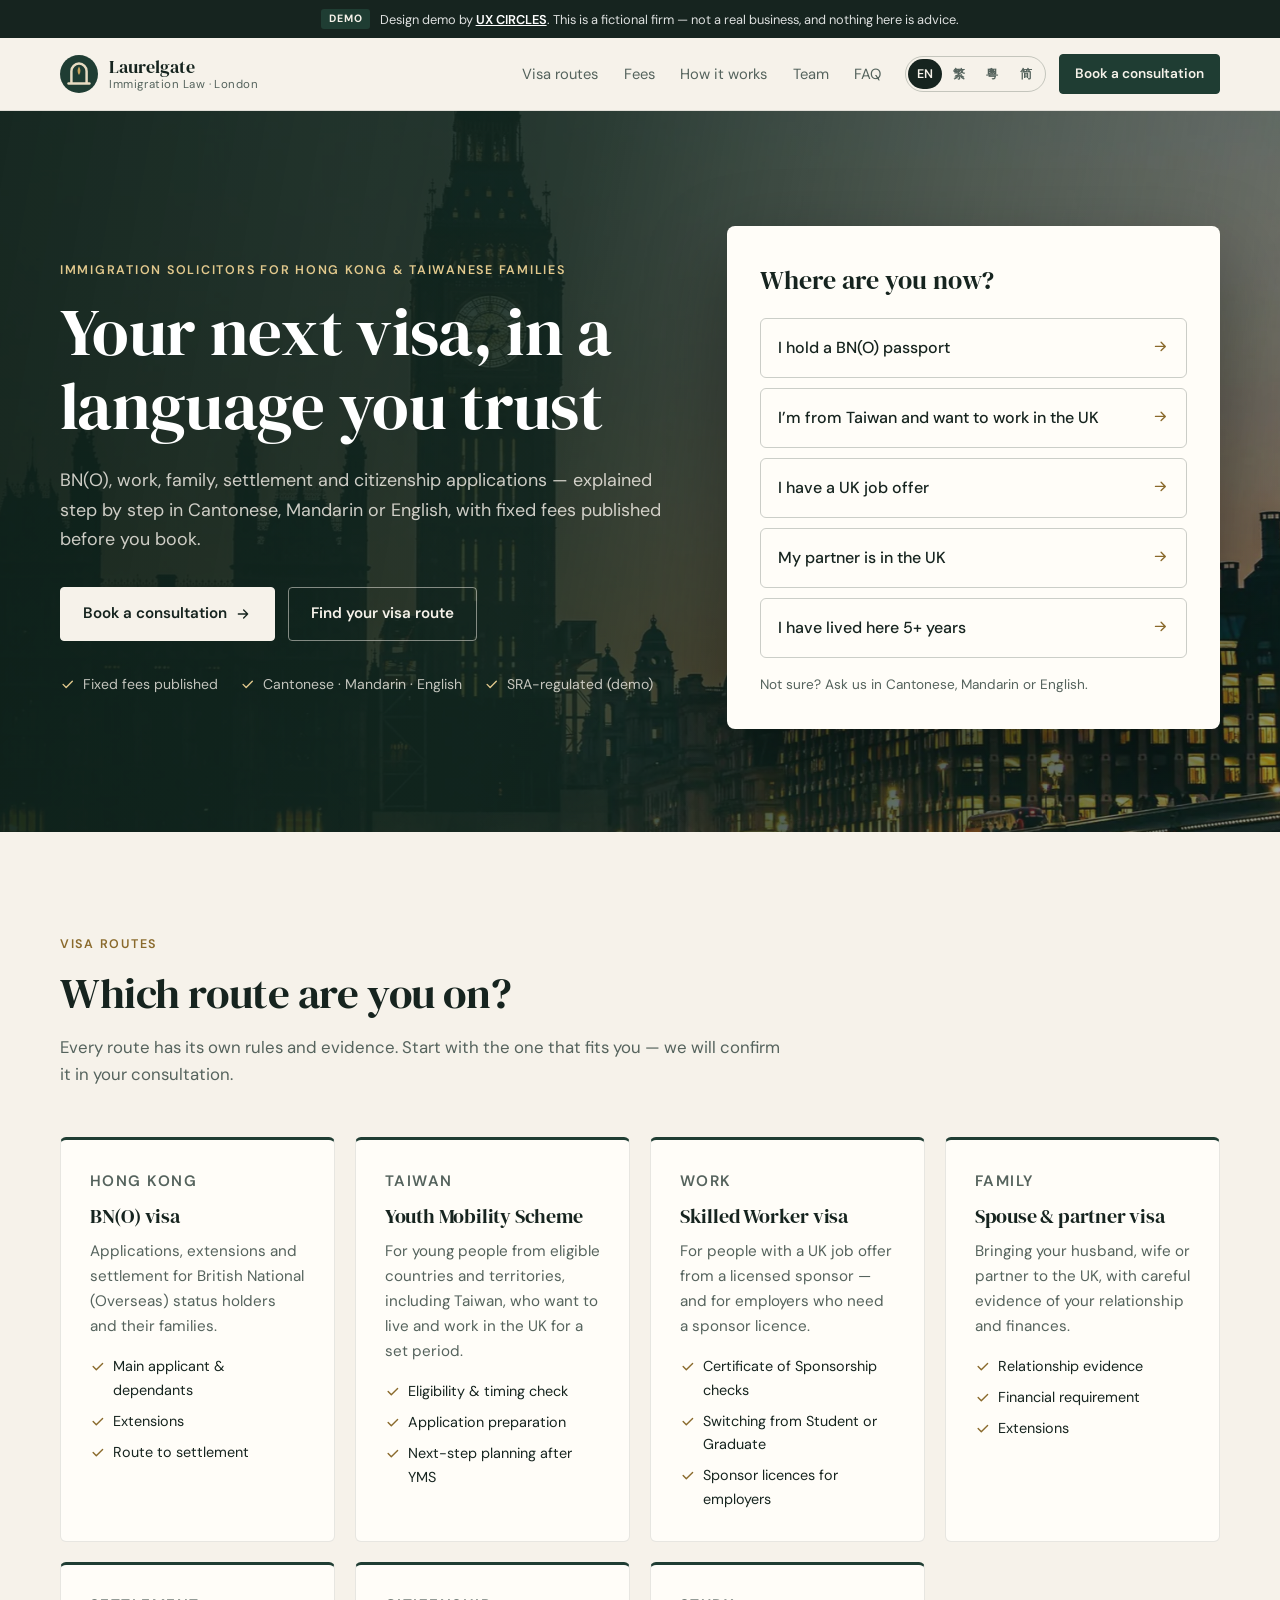
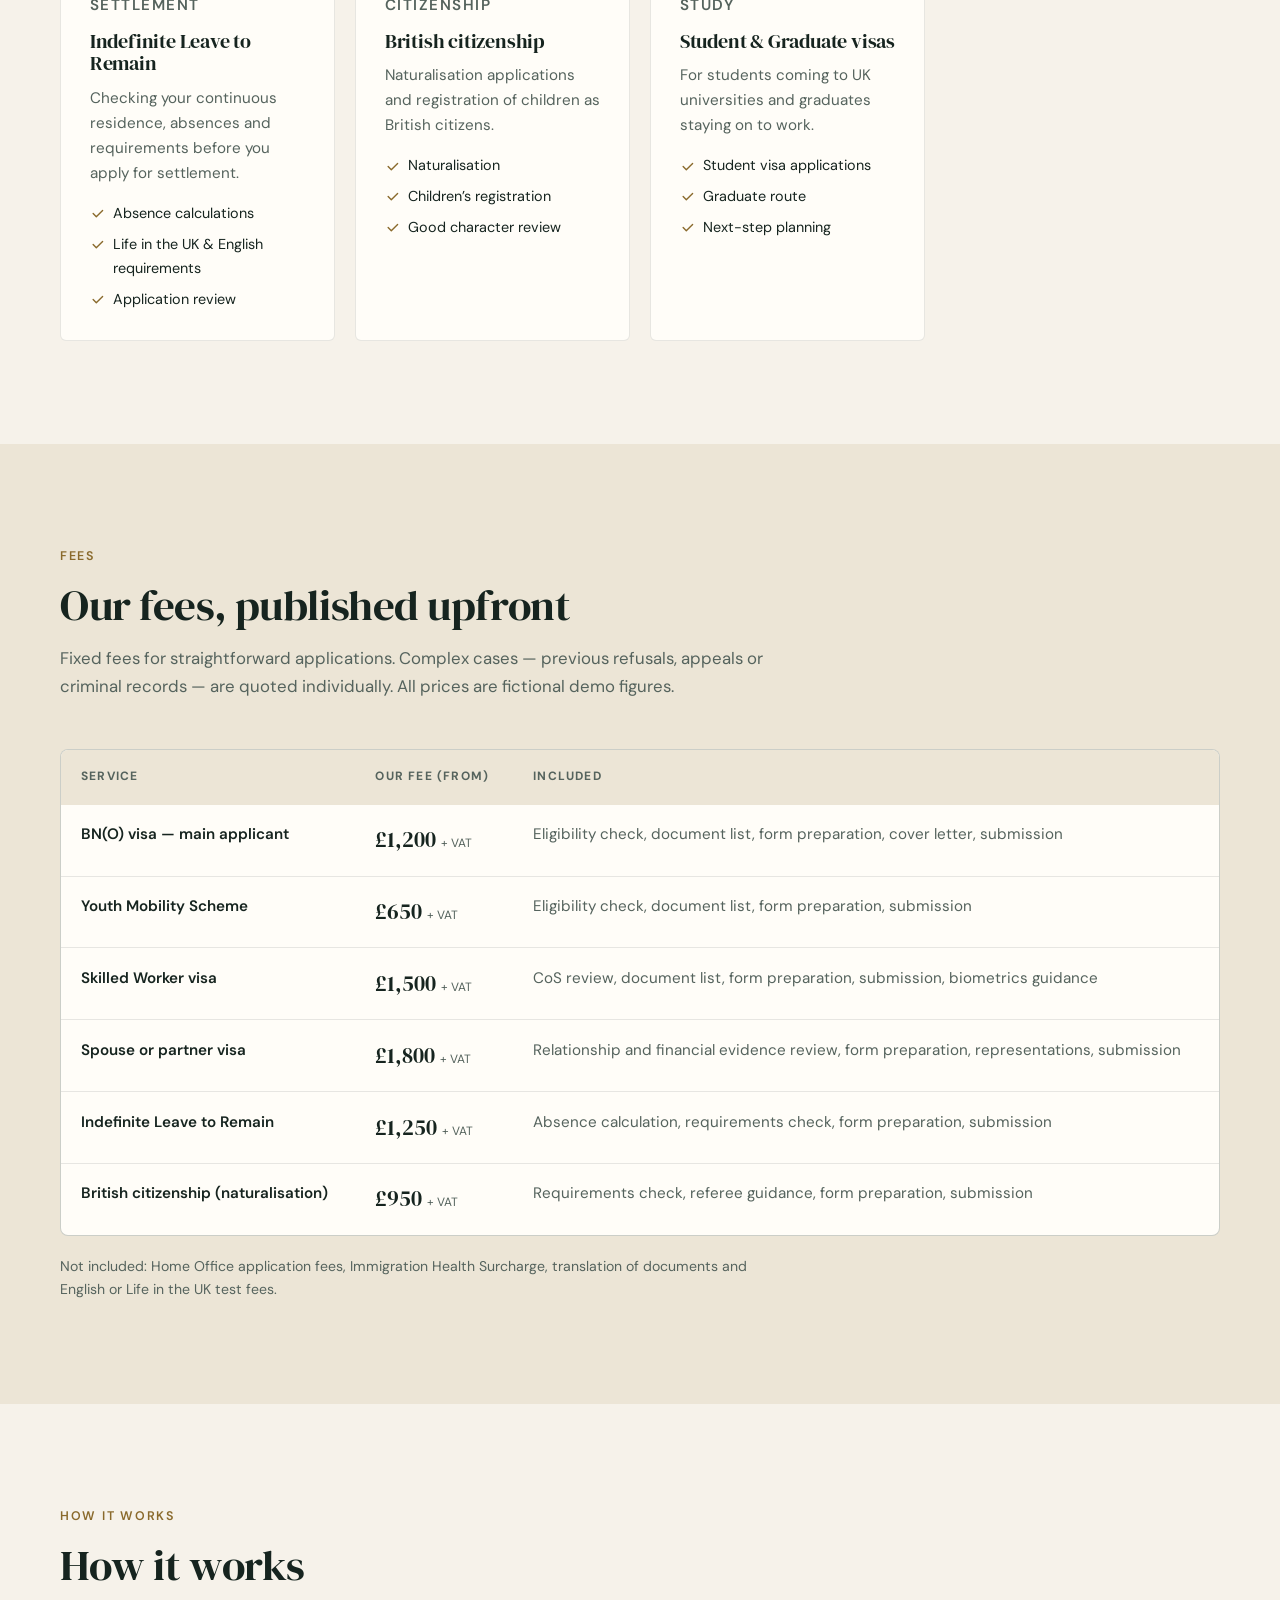
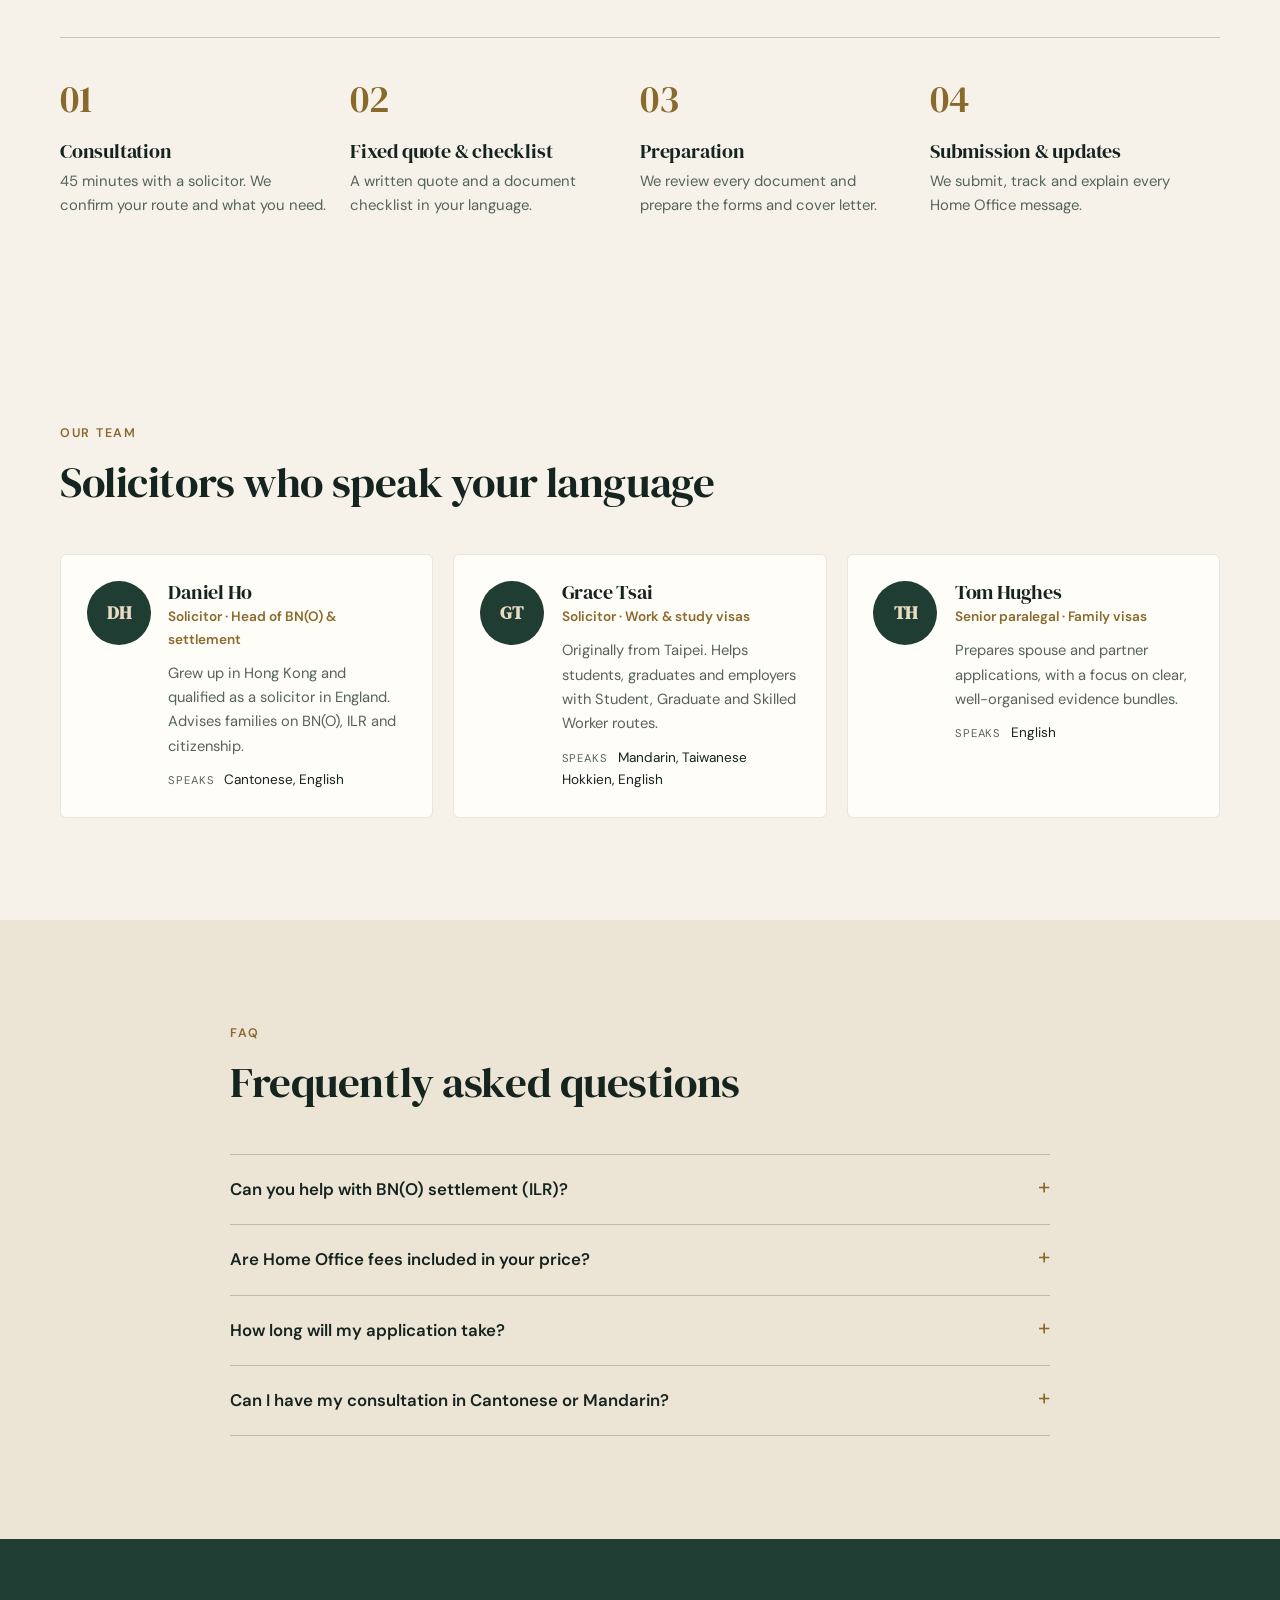
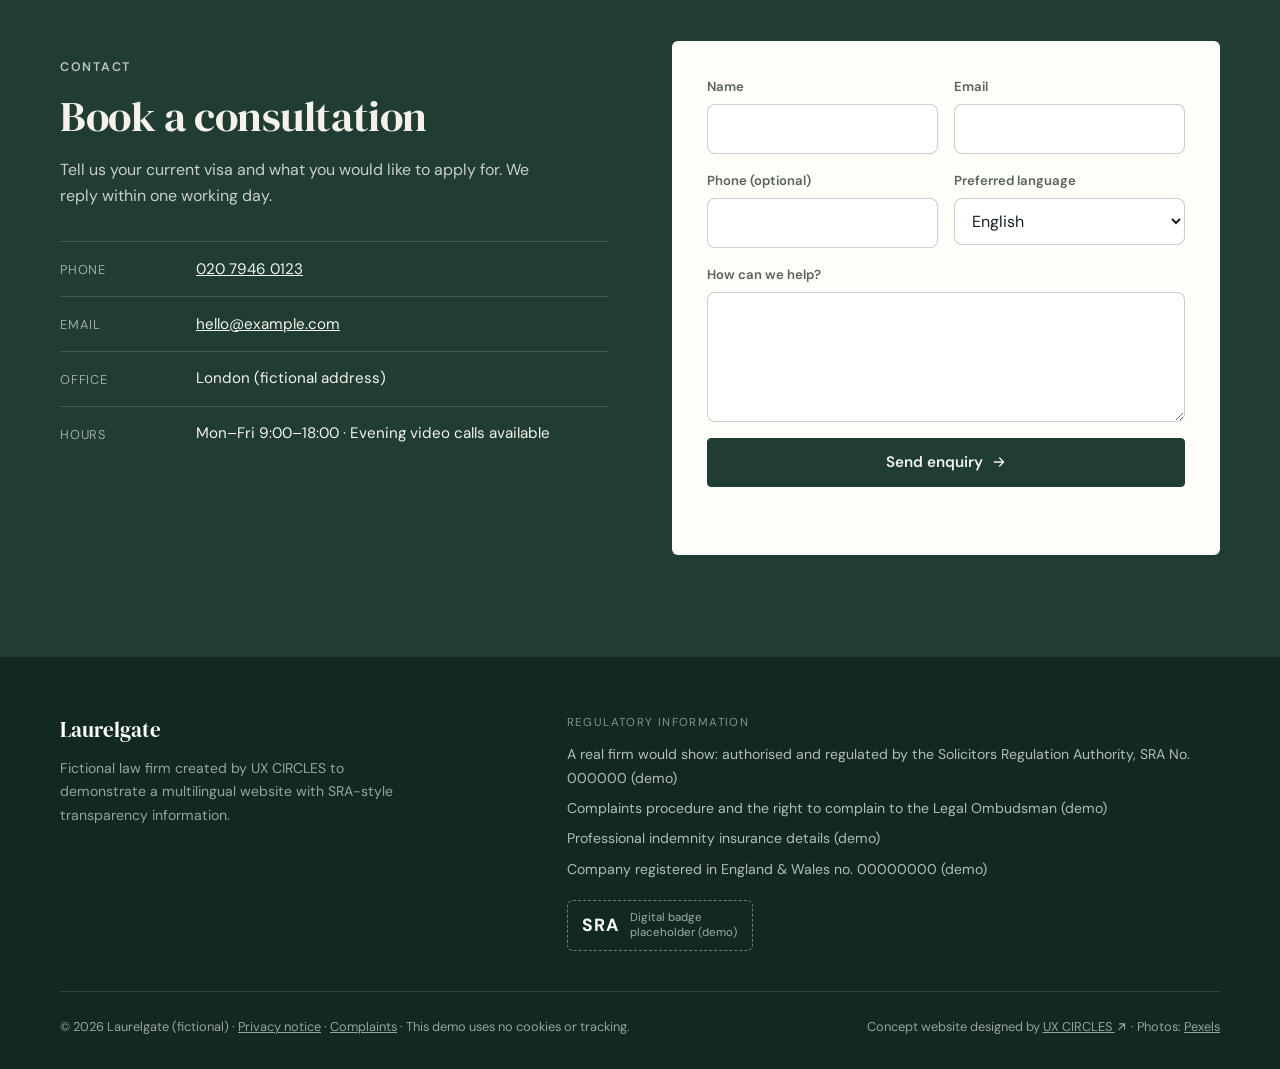
==== commit 1a9878a9: "Add scroll reveal and micro-interactions - Hero content rises in on load; sections, cards, steps and" ====
--- a/index.html
+++ b/index.html
@@ -17,6 +17,7 @@
 <meta property="og:type" content="website">
 <meta property="og:url" content="https://uxcircles.github.io/demo-immigration/">
 <meta name="theme-color" content="#1f3d33">
+<script>document.documentElement.classList.add("js")</script>
 <link rel="icon" href="favicon.svg" type="image/svg+xml">
 <link rel="preconnect" href="https://fonts.googleapis.com">
 <link rel="preconnect" href="https://fonts.gstatic.com" crossorigin>
@@ -203,7 +204,7 @@
 </header>
 
 <main id="main">
-  <section class="hero hero-photo-bg" style="--hero-img:url('img/hero-westminster.webp')">
+  <section class="hero hero-photo-bg" data-parallax style="--hero-img:url('img/hero-westminster.webp')">
     <div class="wrap hero-inner">
       <div class="hero-copy">
         <p class="eyebrow">Immigration solicitors for Hong Kong & Taiwanese families</p>
--- a/styles.css
+++ b/styles.css
@@ -121,6 +121,39 @@
 .footer-bottom{display:flex;flex-wrap:wrap;justify-content:space-between;gap:1rem;padding-top:1.5rem;opacity:.7;font-size:.8rem}
 .footer-bottom a{color:inherit}
 
+/* ---------- Motion ---------- */
+@keyframes rise{from{opacity:0;transform:translateY(22px)}to{opacity:1;transform:none}}
+@keyframes fadeIn{from{opacity:0}to{opacity:1}}
+@keyframes floaty{0%,100%{transform:translateY(0)}50%{transform:translateY(-6px)}}
+.js .hero-copy>*,.js .hero-full-inner>*{animation:rise .9s cubic-bezier(.2,.7,.2,1) both}
+.js .hero-copy>*:nth-child(2){animation-delay:.08s}.js .hero-copy>*:nth-child(3){animation-delay:.16s}
+.js .hero-copy>*:nth-child(4){animation-delay:.24s}.js .hero-copy>*:nth-child(5){animation-delay:.32s}
+.js .hero-visual,.js .hero-photo{animation:rise 1.1s .2s cubic-bezier(.2,.7,.2,1) both}
+.js [data-reveal]{opacity:0;transform:translateY(26px);transition:opacity .8s cubic-bezier(.2,.7,.2,1),transform .8s cubic-bezier(.2,.7,.2,1);transition-delay:var(--d,0ms)}
+.js [data-reveal].in{opacity:1;transform:none}
+.site-header{transition:box-shadow .3s,background .3s}
+.site-header.scrolled{box-shadow:0 8px 30px rgba(0,0,0,.08)}
+.btn .ico{transition:transform .25s cubic-bezier(.2,.7,.2,1)}
+.btn:hover .ico{transform:translateX(4px)}
+.btn:active{transform:translateY(0) scale(.98)}
+.svc,.person,.home,.area,.steps li,.guide li,.aud-card{transition:transform .35s cubic-bezier(.2,.7,.2,1),box-shadow .35s,border-color .35s}
+.svc:hover,.person:hover,.home:hover,.area:hover,.steps li:hover{transform:translateY(-5px);box-shadow:0 22px 50px rgba(0,0,0,.08)}
+.main-nav a{position:relative}
+.main-nav a::after{content:"";position:absolute;left:0;right:0;bottom:-6px;height:2px;background:currentColor;transform:scaleX(0);transform-origin:left;transition:transform .3s}
+.main-nav a:hover::after{transform:scaleX(1)}
+.lang-switch a{transition:background .2s,color .2s}
+.lang-switch a:not([aria-current]):hover{background:var(--surface);color:var(--ink)}
+.qa summary::after{transition:transform .3s}
+.qa[open] summary::after{transform:rotate(180deg)}
+.qa[open] div{animation:rise .45s cubic-bezier(.2,.7,.2,1)}
+.qa summary:hover{color:var(--accent-text)}
+.enquiry input,.enquiry select,.enquiry textarea{transition:border-color .2s,box-shadow .2s}
+.enquiry input:focus,.enquiry select:focus,.enquiry textarea:focus{outline:none;border-color:var(--accent);box-shadow:0 0 0 4px color-mix(in srgb,var(--accent) 15%,transparent)}
+.form-status:not(:empty){animation:rise .4s both}
+@media (prefers-reduced-motion:reduce){
+  *,*::before,*::after{animation:none!important;transition:none!important;scroll-behavior:auto!important}
+  .js [data-reveal]{opacity:1;transform:none}
+}
 @media (max-width:1000px){.main-nav{display:none}.menu-btn{display:block}.header-tools{margin-left:auto}}
 @media (max-width:860px){.hero-inner,.contact-inner,.footer-top{grid-template-columns:1fr}}
 @media (max-width:560px){.header-tools .btn-sm{display:none}.brand-sub{display:none}.header-inner{gap:.75rem}.header-tools{gap:.5rem}.brand{min-width:0;flex-shrink:1}.brand-name{white-space:nowrap;overflow:hidden;text-overflow:ellipsis}.lang-switch a{min-width:1.75rem;height:1.8rem;font-size:.74rem}.menu-btn{width:40px;height:40px}.bars{top:19px}.enquiry{grid-template-columns:1fr}.contact-list li{grid-template-columns:1fr;gap:.2rem}.person{flex-direction:column}}
@@ -128,7 +161,10 @@
 
 .finder{background:var(--card);color:var(--ink);border:1px solid var(--line-strong);border-radius:8px;padding:2rem;box-shadow:12px 12px 0 var(--accent)}
 .hero-photo-bg{position:relative;background:#132820;color:#f6f2ea;padding:clamp(4rem,9vw,7.5rem) 0 clamp(4rem,8vw,6.5rem);overflow:hidden}
-.hero-photo-bg::before{content:"";position:absolute;inset:0;background:var(--hero-img) center 40%/cover no-repeat}
+.hero-photo-bg::before{content:"";position:absolute;inset:-12% 0;background:var(--hero-img) center 40%/cover no-repeat;transform:translateY(var(--py,0)) scale(1.04);will-change:transform}
+.js .hero-photo-bg::before{animation:fadeIn 1.4s both}
+.finder a span{transition:transform .25s}.finder a:hover span{transform:translateX(4px)}
+.fees tbody tr{transition:background .2s}.fees tbody tr:hover{background:var(--surface)}
 .hero-photo-bg::after{content:"";position:absolute;inset:0;background:linear-gradient(100deg,rgba(15,34,27,.96) 0%,rgba(19,40,32,.88) 42%,rgba(19,40,32,.45) 100%)}
 .hero-photo-bg .hero-inner{position:relative;z-index:1}
 .hero-photo-bg h1{color:#fff}
